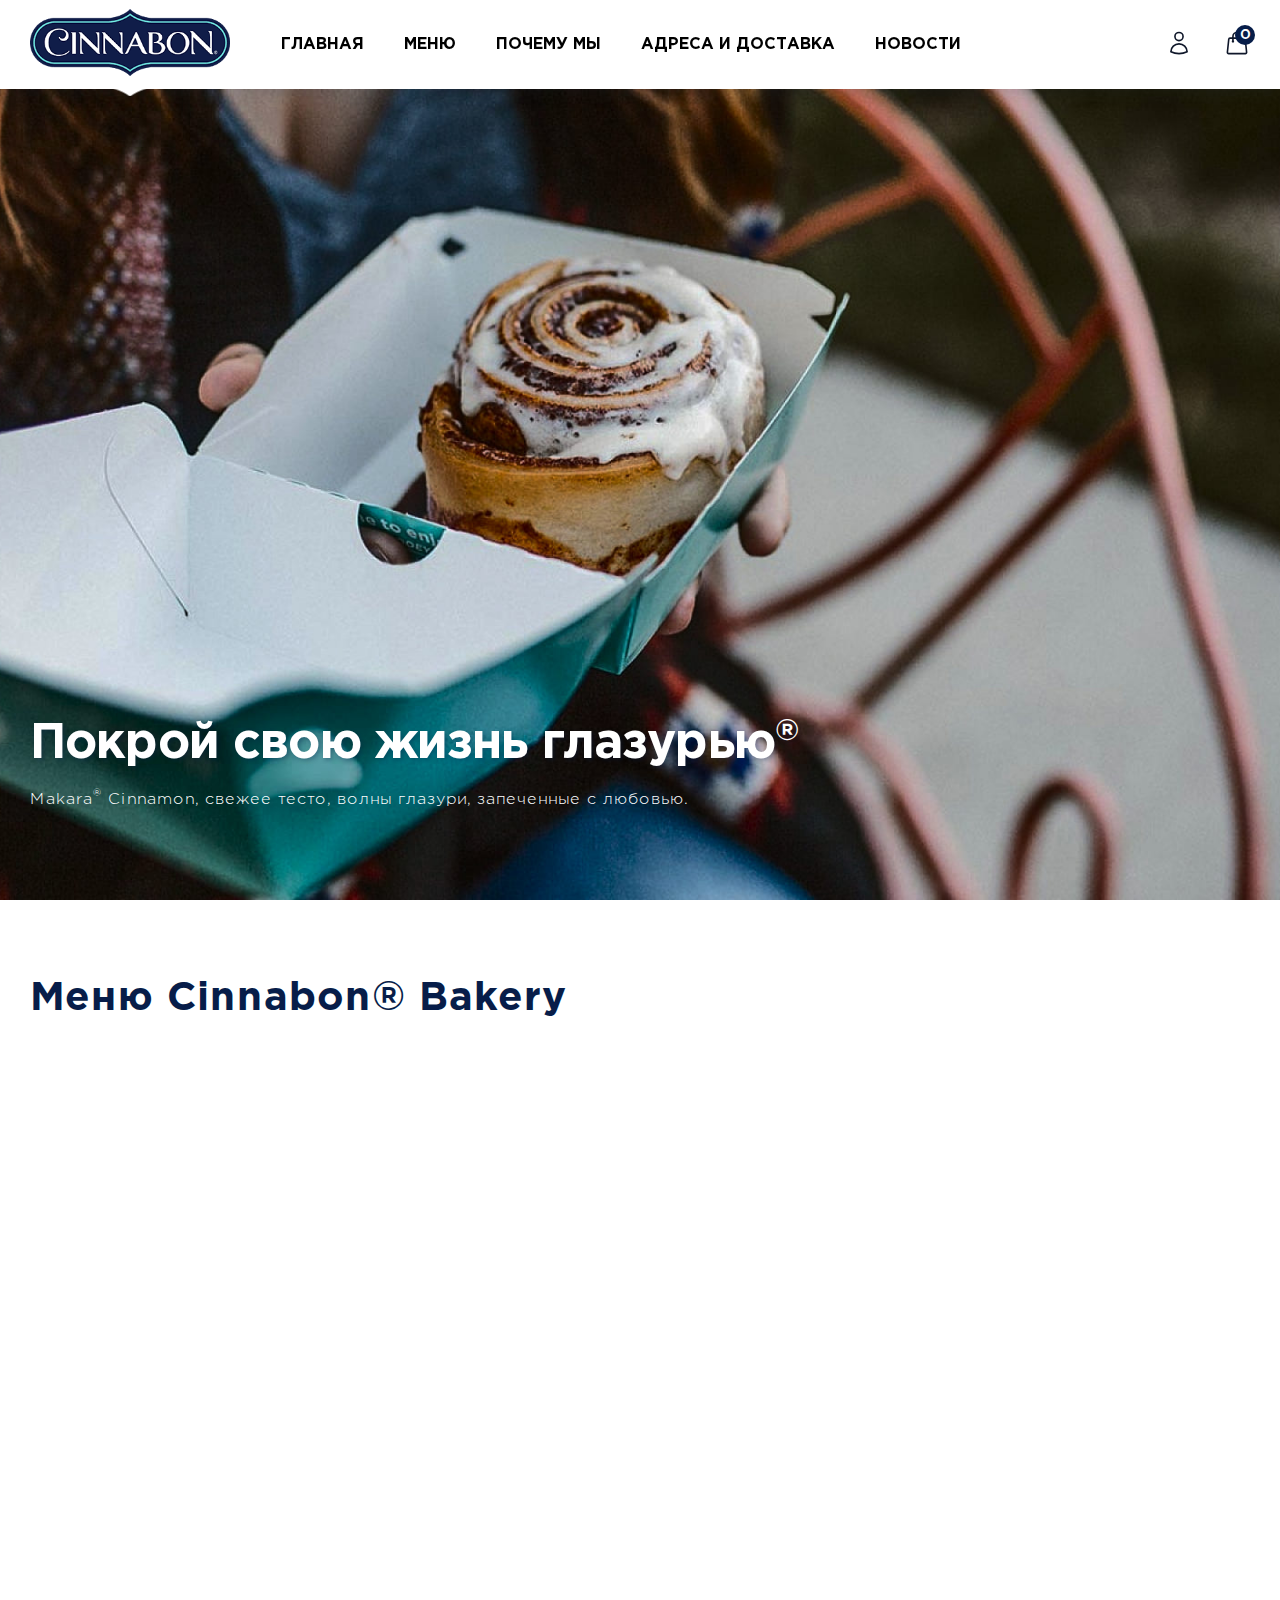
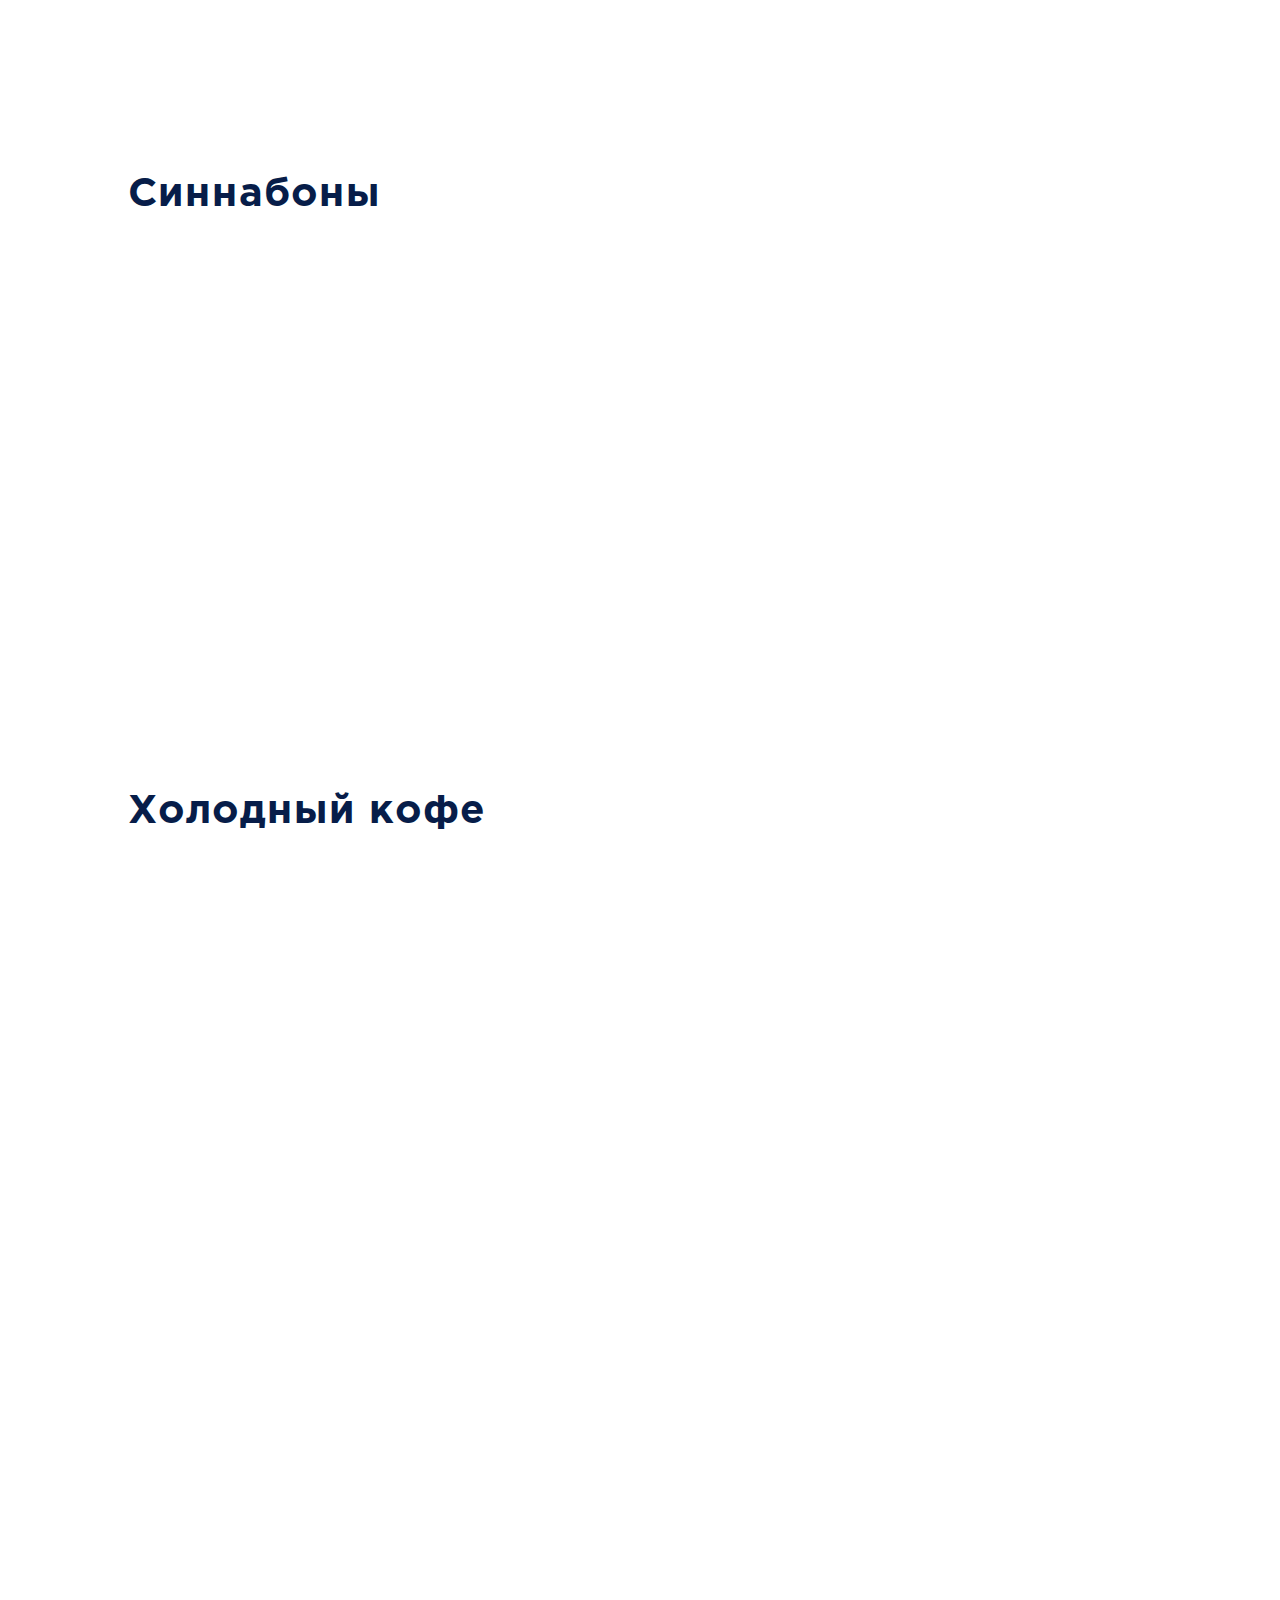
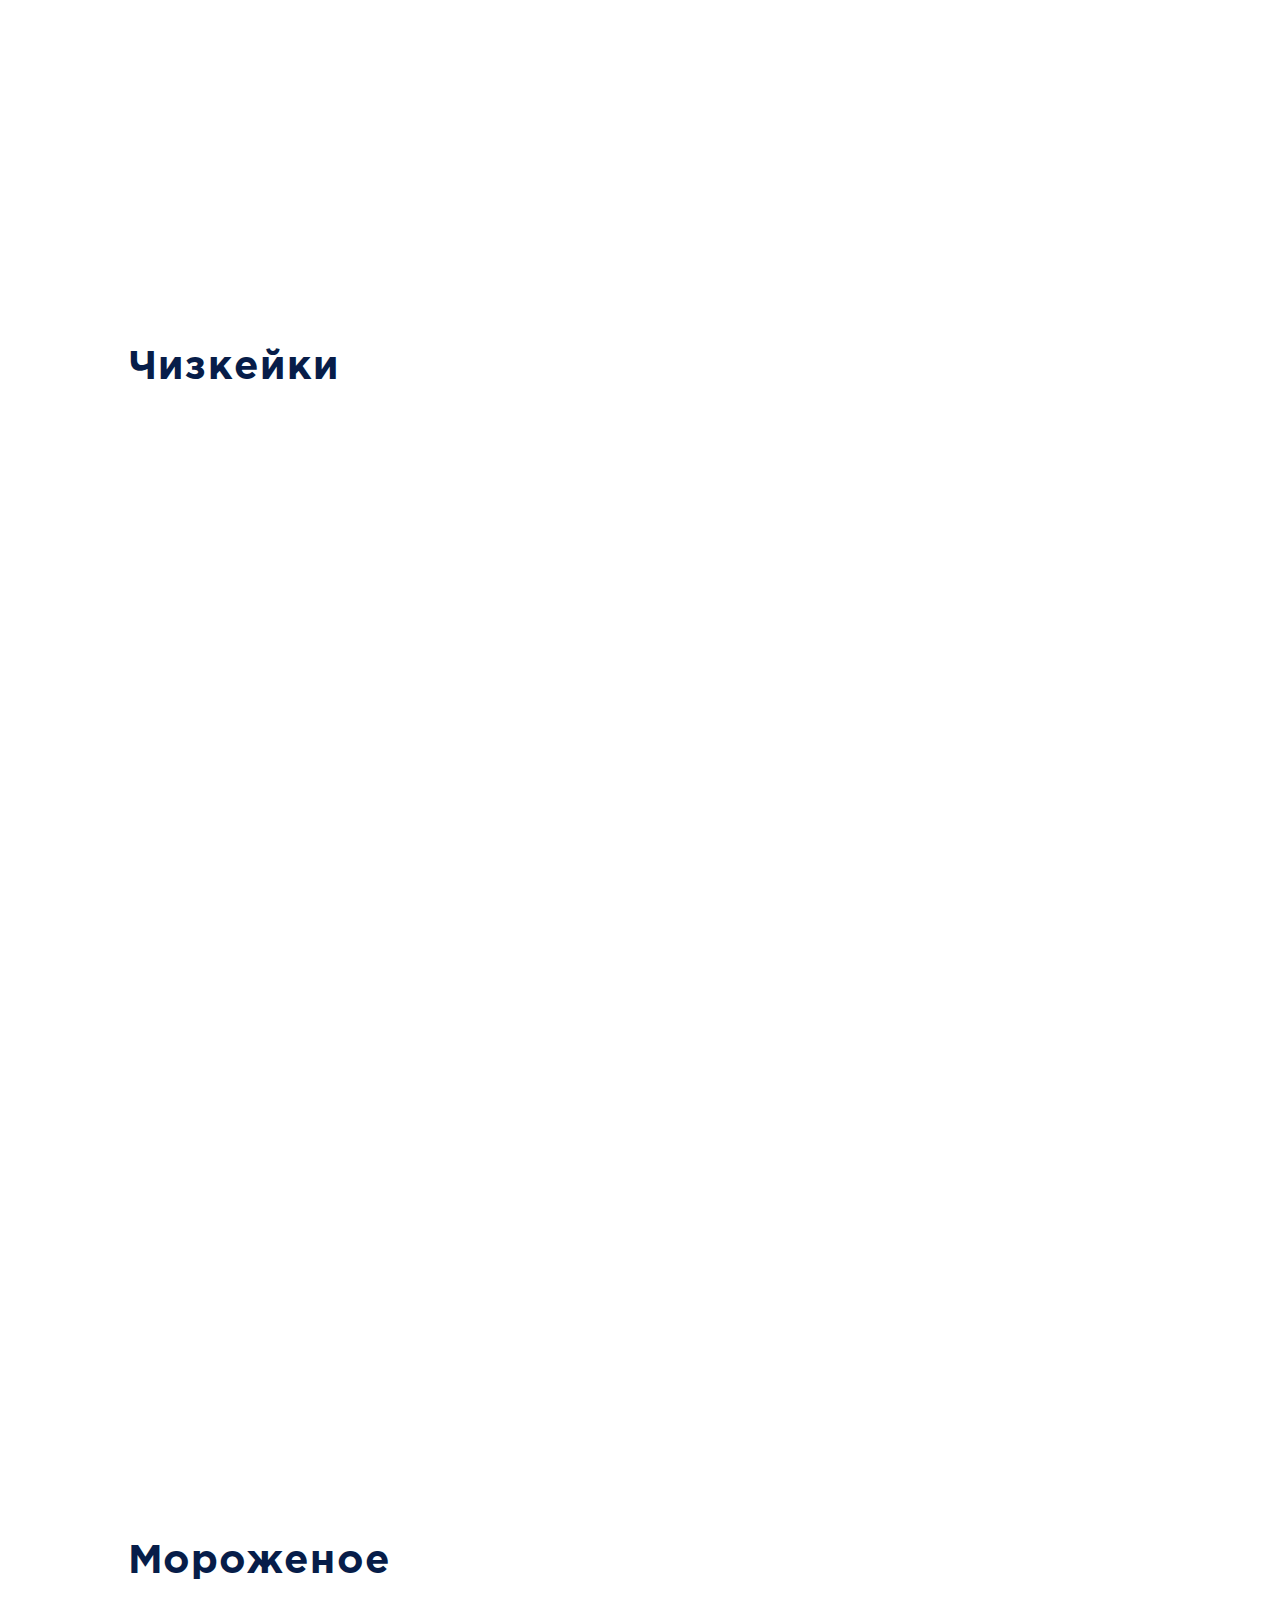
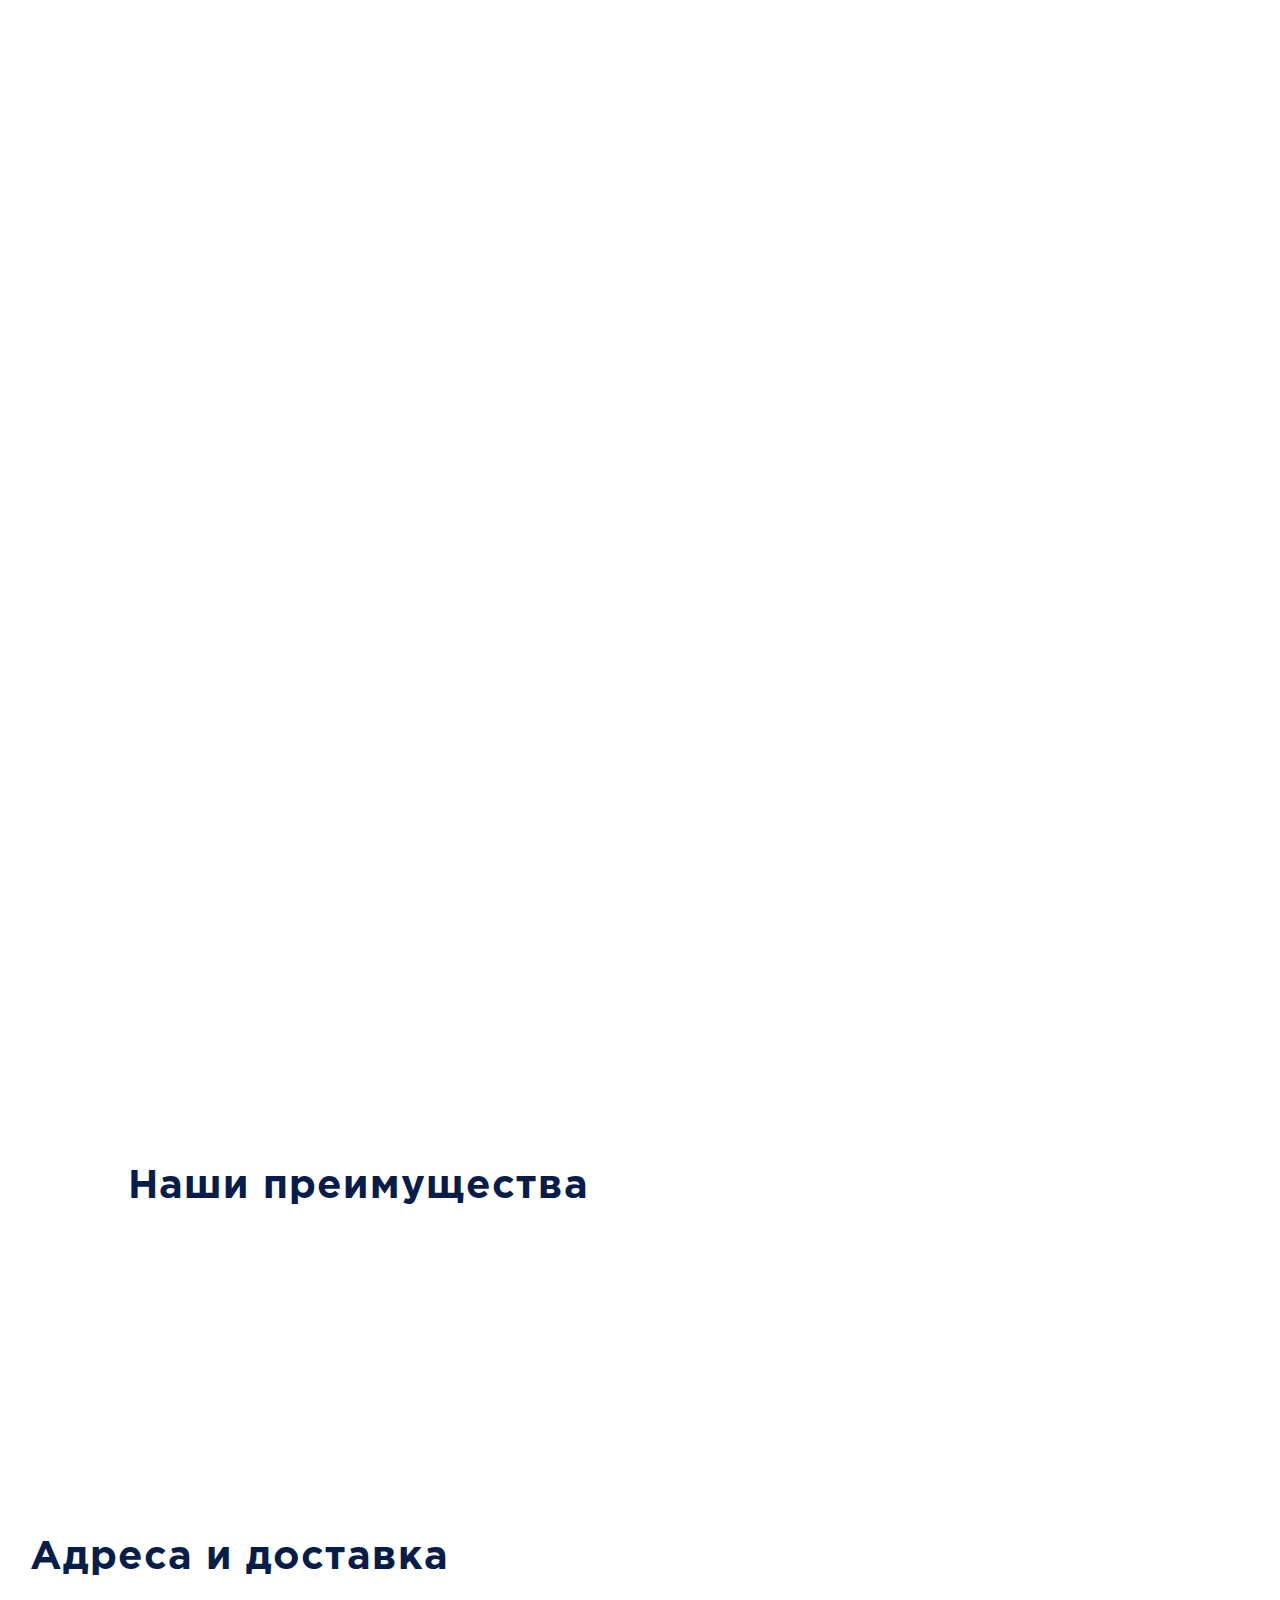
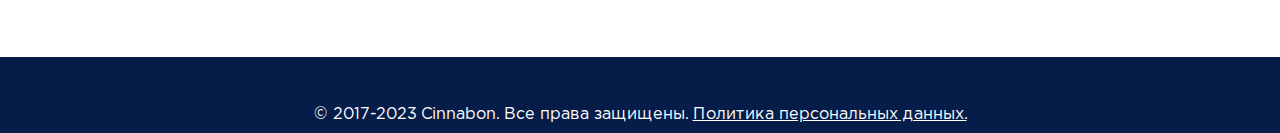
==== index.html @ dd5ff8e0 "burger" ====
<!DOCTYPE html>
<html lang="en">
<head>
    <meta charset="UTF-8">
    <title>Cinnabon</title>
    <link rel="stylesheet" href="scss/main.css">
    <meta name="viewport" content="width=device-width, initial-scale=1">
    <link rel="icon" href="img/free-icon-piece-of-cake-3658450.png" type="image/x-icon">
</head>
<body>
<div class="header-wrapper">
    <div class="container">
        <header class="header">
            <div class="cart cart_mobile">
                <div class="nav-icon icon-cart_mobile hide">
                    <svg width="26" height="26" viewBox="0 0 24 24" fill="none"
                         xmlns="http://www.w3.org/2000/svg">
                        <path d="M15.75 10.5V6C15.75 3.92893 14.0711 2.25 12 2.25C9.92893 2.25 8.25 3.92893 8.25 6V10.5M19.606 8.50723L20.8692 20.5072C20.9391 21.1715 20.4183 21.75 19.7504 21.75H4.24963C3.58172 21.75 3.06089 21.1715 3.13081 20.5072L4.39397 8.50723C4.45424 7.93466 4.93706 7.5 5.51279 7.5H18.4872C19.0629 7.5 19.5458 7.93466 19.606 8.50723ZM8.625 10.5C8.625 10.7071 8.4571 10.875 8.25 10.875C8.04289 10.875 7.875 10.7071 7.875 10.5C7.875 10.2929 8.04289 10.125 8.25 10.125C8.4571 10.125 8.625 10.2929 8.625 10.5ZM16.125 10.5C16.125 10.7071 15.9571 10.875 15.75 10.875C15.5429 10.875 15.375 10.7071 15.375 10.5C15.375 10.2929 15.5429 10.125 15.75 10.125C15.9571 10.125 16.125 10.2929 16.125 10.5Z"
                              stroke="#0F172A" stroke-width="1.5" stroke-linecap="round"
                              stroke-linejoin="round"/>
                    </svg>
                </div>
                <div class="icon-cart-number">
                    0
                </div>
            </div>
            <div class="logo">
                <a href="#">
                    <img class="logo__img" src="img/logo-blue-secondary-lrg.png" alt="">
                </a>
            </div>
            <div class="nav">
                <a class="nav__links link-1" data-goto=".page__section_1" href="#main">Главная</a>
                <a class="nav__links link-2" data-goto=".page__section_2" href="#menu">Меню</a>
                <a class="nav__links link-3" data-goto=".page__section_3" href="#advantages">Почему мы</a>
                <a class="nav__links link-4" data-goto=".page__section_4" href="#delivery">Адреса и доставка</a>
                <a class="nav__links link-5" href="#section-5">Новости</a>
            </div>
            <div class="nav-icons">
                <div class="nav-icon icon-profile">
                    <svg width="26" height="26" viewBox="0 0 24 24" fill="none"
                         xmlns="http://www.w3.org/2000/svg">
                        <path d="M15.75 6C15.75 8.07107 14.0711 9.75 12 9.75C9.92896 9.75 8.25002 8.07107 8.25002 6C8.25002 3.92893 9.92896 2.25 12 2.25C14.0711 2.25 15.75 3.92893 15.75 6Z"
                              stroke="#0F172A" stroke-width="1.5" stroke-linecap="round"
                              stroke-linejoin="round"/>
                        <path d="M4.50116 20.1182C4.57146 16.0369 7.9019 12.75 12 12.75C16.0983 12.75 19.4287 16.0371 19.4989 20.1185C17.2161 21.166 14.6764 21.75 12.0003 21.75C9.32402 21.75 6.78412 21.1659 4.50116 20.1182Z"
                              stroke="#0F172A" stroke-width="1.5" stroke-linecap="round"
                              stroke-linejoin="round"/>
                    </svg>
                </div>
                <div class="cart">
                    <div class="nav-icon icon-cart">
                        <svg width="26" height="26" viewBox="0 0 24 24" fill="none"
                             xmlns="http://www.w3.org/2000/svg">
                            <path d="M15.75 10.5V6C15.75 3.92893 14.0711 2.25 12 2.25C9.92893 2.25 8.25 3.92893 8.25 6V10.5M19.606 8.50723L20.8692 20.5072C20.9391 21.1715 20.4183 21.75 19.7504 21.75H4.24963C3.58172 21.75 3.06089 21.1715 3.13081 20.5072L4.39397 8.50723C4.45424 7.93466 4.93706 7.5 5.51279 7.5H18.4872C19.0629 7.5 19.5458 7.93466 19.606 8.50723ZM8.625 10.5C8.625 10.7071 8.4571 10.875 8.25 10.875C8.04289 10.875 7.875 10.7071 7.875 10.5C7.875 10.2929 8.04289 10.125 8.25 10.125C8.4571 10.125 8.625 10.2929 8.625 10.5ZM16.125 10.5C16.125 10.7071 15.9571 10.875 15.75 10.875C15.5429 10.875 15.375 10.7071 15.375 10.5C15.375 10.2929 15.5429 10.125 15.75 10.125C15.9571 10.125 16.125 10.2929 16.125 10.5Z"
                                  stroke="#0F172A" stroke-width="1.5" stroke-linecap="round"
                                  stroke-linejoin="round"/>
                        </svg>
                    </div>
                    <div class="icon-cart-number">
                        0
                    </div>
                </div>
            </div>
            <!--            Бургер кнопка-->
            <div class="menu-btn hide">
                <span></span>
                <span></span>
                <span></span>
            </div>
        </header>
    </div>
</div>
<main>
    <section class="banner-section page__section_1" id="main">
        <div class="container">
            <div class="show-element_left banner__text">
                <h1 class="banner__h1">
                    Покрой свою жизнь глазурью<sup>®</sup>
                </h1>
                <span class="banner__span">Makara<sup>®</sup> Cinnamon, свежее тесто, волны глазури, запеченные с любовью.</span>
            </div>
        </div>
    </section>
    <section class="menu-section page__section_2" id="menu">
        <div class="container">
            <h1 class="h1">Меню Cinnabon® Bakery</h1>
            <div class="menu-section__cards">
                <a href="#section-cinnabon" data-goto=".menu__section_1"
                   class="show-element menu-section__card menu__card-1 card_active">
                    <p class="menu-section__text active">Синнабон</p>
                </a>
                <a href="#section-coffee" data-goto=".menu__section_2"
                   class="show-element menu-section__card menu__card-2">
                    <p class="menu-section__text">Холодный кофе</p>
                </a>
                <a href="#section-cheese" data-goto=".menu__section_3"
                   class="show-element menu-section__card menu__card-3">
                    <p class="menu-section__text">Чизкейк</p>
                </a>
                <a href="#section-ice" data-goto=".menu__section_4"
                   class="show-element menu-section__card menu__card-4">
                    <p class="menu-section__text">Мороженое</p>
                </a>
            </div>
        </div>
    </section>

    <section class="menu">
        <div class="container-sm">
            <section class="food-section menu__section_1" id="section-cinnabon">
                <h1 class="h1">Синнабоны</h1>
                <div class="menu-grid">
                    <div class="show-element food-card">
                        <div class="food-card__img-wrapper">
                            <img class="food-card-img" src="img/foodcard/classic.jpeg" alt="">
                        </div>
                        <div class="food-card__content">
                            <div class="food-card__title">
                                <p class="food-card__name">Классический синнабон</p>
                                <p class="food-card__weight">250 гр.</p>
                            </div>
                            <div class="food-card__info">
                                Классическая булочка, покрытая глазурью, в начинку которой входит ароматная корица
                                Макара высшего качества.
                            </div>
                            <div class="food-card__offer">
                                <p class="food-card__cost">325 ₽</p>
                                <button class="food-card__btn">
                                    В корзину
                                </button>
                            </div>
                        </div>
                    </div>
                    <div class="show-element food-card">
                        <div class="food-card__img-wrapper">
                            <img src="img/foodcard/peka.jpeg" alt="">
                        </div>
                        <div class="food-card__content">
                            <div class="food-card__title">
                                <p class="food-card__name">Пеканбон</p>
                                <p class="food-card__weight">250 гр.</p>
                            </div>
                            <div class="food-card__info">
                                Роллы с шоколадом, покрытые глазурью с шоколадным топингом. Не содержит корицы
                            </div>
                            <div class="food-card__offer">
                                <p class="food-card__cost">325 ₽</p>
                                <button class="food-card__btn">
                                    В корзину
                                </button>
                            </div>
                        </div>
                    </div>
                    <div class="show-element food-card">
                        <div class="food-card__img-wrapper">
                            <img src="img/cinnabones/cin3.jpg" alt="">
                        </div>
                        <div class="food-card__content">
                            <div class="food-card__title">
                                <p class="food-card__name">Шокобон</p>
                                <p class="food-card__weight">250 гр.</p>
                            </div>
                            <div class="food-card__info">
                                Роллы с ароматной корицей Макара, обильно политые двумя видами карамели и посыпанные
                                поджаренными орехами Пекан
                            </div>
                            <div class="food-card__offer">
                                <p class="food-card__cost">325 ₽</p>
                                <button class="food-card__btn">
                                    В корзину
                                </button>
                            </div>
                        </div>
                    </div>
                </div>
            </section>
            <section class="food-section menu__section_2" id="section-coffee">
                <h1 class="h1">Холодный кофе</h1>
                <div class="menu-grid">
                    <div class="show-element food-card">
                        <div class="food-card__img-wrapper">
                            <img src="img/foodcard/frapp.jpeg" alt="">
                        </div>
                        <div class="food-card__content">
                            <div class="food-card__title">
                                <p class="food-card__name">Фраппе</p>
                                <p class="food-card__weight">250 мл.</p>
                            </div>
                            <div class="food-card__info">
                                Напиток на основе эспрессо с пенкой, с добавлением молока, взбитый со льдом.
                            </div>
                            <div class="food-card__offer">
                                <p class="food-card__cost">325 ₽</p>
                                <button class="food-card__btn">
                                    В корзину
                                </button>
                            </div>
                        </div>
                    </div>
                    <div class="show-element food-card">
                        <div class="food-card__img-wrapper">
                            <img src="img/foodcard/frappu.jpeg" alt="">
                        </div>
                        <div class="food-card__content">
                            <div class="food-card__title">
                                <p class="food-card__name">Фраппучино</p>
                                <p class="food-card__weight">250 гр.</p>
                            </div>
                            <div class="food-card__info">
                                Напиток из кофе, молока, сиропа и колотого льда, взбитый до образования пены и
                                украшенный взбитыми сливками.
                            </div>
                            <div class="food-card__offer">
                                <p class="food-card__cost">325 ₽</p>
                                <button class="food-card__btn">
                                    В корзину
                                </button>
                            </div>
                        </div>
                    </div>
                    <div class="show-element food-card">
                        <div class="food-card__img-wrapper">
                            <img src="img/foodcard/raf.jpeg" alt="">
                        </div>
                        <div class="food-card__content">
                            <div class="food-card__title">
                                <p class="food-card__name">Раф</p>
                                <p class="food-card__weight">250 гр.</p>
                            </div>
                            <div class="food-card__info">
                                Взбитая в капучинаторе смесь из чёрного кофе и сливок, приправленная ванильным сахаром.
                            </div>
                            <div class="food-card__offer">
                                <p class="food-card__cost">325 ₽</p>
                                <button class="food-card__btn">
                                    В корзину
                                </button>
                            </div>
                        </div>
                    </div>
                    <div class="show-element food-card">
                        <div class="food-card__img-wrapper">
                            <img src="img/foodcard/cold.jpeg" alt="">
                        </div>
                        <div class="food-card__content">
                            <div class="food-card__title">
                                <p class="food-card__name">Холодный капучино</p>
                                <p class="food-card__weight">250 гр.</p>
                            </div>
                            <div class="food-card__info">
                                Итальянский кофейный напиток, сделанный на основе эспрессо. Он обладает мягким вкусом с
                                легкой кофейной горчинкой.
                            </div>
                            <div class="food-card__offer">
                                <p class="food-card__cost">325 ₽</p>
                                <button class="food-card__btn">
                                    В корзину
                                </button>
                            </div>
                        </div>
                    </div>
                    <div class="show-element food-card">
                        <div class="food-card__img-wrapper">
                            <img src="img/foodcard/oleng.jpeg" alt="">
                        </div>
                        <div class="food-card__content">
                            <div class="food-card__title">
                                <p class="food-card__name">Ольенг</p>
                                <p class="food-card__weight">250 гр.</p>
                            </div>
                            <div class="food-card__info">
                                Традиционный тайский кофе, со сгущенкой и сливками, подаётся в высоких прозрачных
                                стаканах. Не перемешивать.
                            </div>
                            <div class="food-card__offer">
                                <p class="food-card__cost">325 ₽</p>
                                <button class="food-card__btn">
                                    В корзину
                                </button>
                            </div>
                        </div>
                    </div>
                    <div class="show-element food-card">
                        <div class="food-card__img-wrapper">
                            <img src="img/foodcard/smooth.jpeg" alt="">
                        </div>
                        <div class="food-card__content">
                            <div class="food-card__title">
                                <p class="food-card__name">Кофейный смузи</p>
                                <p class="food-card__weight">250 гр.</p>
                            </div>
                            <div class="food-card__info">
                                Сочетает в себе кофе и фрукты (обычно бананы или ягоды) с добавлением молока или йогурта
                                и льда.
                            </div>
                            <div class="food-card__offer">
                                <p class="food-card__cost">325 ₽</p>
                                <button class="food-card__btn">
                                    В корзину
                                </button>
                            </div>
                        </div>
                    </div>
                </div>
            </section>
            <section class="food-section menu__section_3" id="section-cheese">
                <h1 class="h1">Чизкейки</h1>
                <div class="menu-grid">
                    <div class="show-element food-card">
                        <div class="food-card__img-wrapper">
                            <img src="img/foodcard/fila.jpeg" alt="">
                        </div>
                        <div class="food-card__content">
                            <div class="food-card__title">
                                <p class="food-card__name">Филадельфия</p>
                                <p class="food-card__weight">250 мл.</p>
                            </div>
                            <div class="food-card__info">
                                Десерт, в основе которого лежит крем-чиз, подающийся на тонком слое печенья и
                                дополняемый различными топингами или ягодами.
                            </div>
                            <div class="food-card__offer">
                                <p class="food-card__cost">325 ₽</p>
                                <button class="food-card__btn">
                                    В корзину
                                </button>
                            </div>
                        </div>
                    </div>
                    <div class="show-element food-card">
                        <div class="food-card__img-wrapper">
                            <img src="img/foodcard/rik.jpeg" alt="">
                        </div>
                        <div class="food-card__content">
                            <div class="food-card__title">
                                <p class="food-card__name">С рикоттой</p>
                                <p class="food-card__weight">250 гр.</p>
                            </div>
                            <div class="food-card__info">
                                Нежный десерт, который готовится на основе сыра рикотта, с хрустящим бисквитным
                                основанием и добавлением топинга.
                            </div>
                            <div class="food-card__offer">
                                <p class="food-card__cost">325 ₽</p>
                                <button class="food-card__btn">
                                    В корзину
                                </button>
                            </div>
                        </div>
                    </div>
                    <div class="show-element food-card">
                        <div class="food-card__img-wrapper">
                            <img src="img/foodcard/japan.jpeg" alt="">
                        </div>
                        <div class="food-card__content">
                            <div class="food-card__title">
                                <p class="food-card__name">Японский хлопковый</p>
                                <p class="food-card__weight">250 гр.</p>
                            </div>
                            <div class="food-card__info">
                                Пушистый десерт с уникальной консистенцией, в составе которого лежат воздушные
                                ингредиенты, такие как сливочный сыр, сливки и крахмал.
                            </div>
                            <div class="food-card__offer">
                                <p class="food-card__cost">325 ₽</p>
                                <button class="food-card__btn">
                                    В корзину
                                </button>
                            </div>
                        </div>
                    </div>
                    <div class="show-element food-card">
                        <div class="food-card__img-wrapper">
                            <img src="img/foodcard/chika.jpeg" alt="">
                        </div>
                        <div class="food-card__content">
                            <div class="food-card__title">
                                <p class="food-card__name">В чикагском стиле</p>
                                <p class="food-card__weight">250 гр.</p>
                            </div>
                            <div class="food-card__info">
                                Основой десерта является крошка из печенья, начинка состоит из крем-чиза, с
                                дополнительными ягодными или шоколадными прослойками.
                            </div>
                            <div class="food-card__offer">
                                <p class="food-card__cost">325 ₽</p>
                                <button class="food-card__btn">
                                    В корзину
                                </button>
                            </div>
                        </div>
                    </div>
                    <div class="show-element food-card">
                        <div class="food-card__img-wrapper">
                            <img src="img/foodcard/bakedCheez.jpeg" alt="">
                        </div>
                        <div class="food-card__content">
                            <div class="food-card__title">
                                <p class="food-card__name">Запеченный</p>
                                <p class="food-card__weight">250 гр.</p>
                            </div>
                            <div class="food-card__info">
                                Десертное блюдо, состоящее из тонкого песочного коржа, слоя кремового сыра и топинга на
                                выбор, который плавится и поджаривается в процессе запекания.
                            </div>
                            <div class="food-card__offer">
                                <p class="food-card__cost">325 ₽</p>
                                <button class="food-card__btn">
                                    В корзину
                                </button>
                            </div>
                        </div>
                    </div>
                    <div class="show-element food-card">
                        <div class="food-card__img-wrapper">
                            <img src="img/foodcard/sweden.jpeg" alt="">
                        </div>
                        <div class="food-card__content">
                            <div class="food-card__title">
                                <p class="food-card__name">Шведский</p>
                                <p class="food-card__weight">250 гр.</p>
                            </div>
                            <div class="food-card__info">
                                Десерт на основе творога с добавлением изюма. Подаётся с вареньем или сливками.
                            </div>
                            <div class="food-card__offer">
                                <p class="food-card__cost">325 ₽</p>
                                <button class="food-card__btn">
                                    В корзину
                                </button>
                            </div>
                        </div>
                    </div>
                </div>
            </section>
            <section class="food-section menu__section_4" id="section-ice">
                <h1 class="h1">Мороженое</h1>
                <div class="menu-grid">
                    <div class="show-element food-card">
                        <div class="food-card__img-wrapper">
                            <img src="img/foodcard/vanille.jpeg" alt="">
                        </div>
                        <div class="food-card__content">
                            <div class="food-card__title">
                                <p class="food-card__name">Ванильное</p>
                                <p class="food-card__weight">250 гр.</p>
                            </div>
                            <div class="food-card__info">
                                Кремовое десертное лакомство с натуральным ванильным ароматом. Готовится из
                                свежего молока, сливок, сахара и семян ванили.
                            </div>
                            <div class="food-card__offer">
                                <p class="food-card__cost">325 ₽</p>
                                <button class="food-card__btn">
                                    В корзину
                                </button>
                            </div>
                        </div>
                    </div>
                    <div class="show-element food-card">
                        <div class="food-card__img-wrapper">
                            <img src="img/foodcard/chokoIce.jpeg" alt="">
                        </div>
                        <div class="food-card__content">
                            <div class="food-card__title">
                                <p class="food-card__name">Шоколадное</p>
                                <p class="food-card__weight">250 гр.</p>
                            </div>
                            <div class="food-card__info">
                                Лакомство, которое приносит истинное наслаждение любителям
                                шоколада. Отличается насыщенным вкусом горького или молочного шоколада, который
                                приятно тает на языке.
                            </div>
                            <div class="food-card__offer">
                                <p class="food-card__cost">325 ₽</p>
                                <button class="food-card__btn">
                                    В корзину
                                </button>
                            </div>
                        </div>
                    </div>
                    <div class="show-element food-card">
                        <div class="food-card__img-wrapper">
                            <img src="img/foodcard/coffeIce.jpeg" alt="">
                        </div>
                        <div class="food-card__content">
                            <div class="food-card__title">
                                <p class="food-card__name">Кофейное</p>
                                <p class="food-card__weight">250 гр.</p>
                            </div>
                            <div class="food-card__info">
                                Десерт, приготовленный на основе кофе и молока. Он обладает нежным и кремовым вкусом
                                кофе, сочетающимся с прохладной и мягкой текстурой мороженого.
                            </div>
                            <div class="food-card__offer">
                                <p class="food-card__cost">325 ₽</p>
                                <button class="food-card__btn">
                                    В корзину
                                </button>
                            </div>
                        </div>
                    </div>
                    <div class="show-element food-card">
                        <div class="food-card__img-wrapper">
                            <img src="img/foodcard/cherry.jpeg" alt="">
                        </div>
                        <div class="food-card__content">
                            <div class="food-card__title">
                                <p class="food-card__name">Вишневое</p>
                                <p class="food-card__weight">250 гр.</p>
                            </div>
                            <div class="food-card__info">
                                Десертная леденцовая красота, приготовленная на основе натуральных вишневых ягод.
                            </div>
                            <div class="food-card__offer">
                                <p class="food-card__cost">325 ₽</p>
                                <button class="food-card__btn">
                                    В корзину
                                </button>
                            </div>
                        </div>
                    </div>
                    <div class="show-element food-card">
                        <div class="food-card__img-wrapper">
                            <img src="img/foodcard/nut.jpeg" alt="">
                        </div>
                        <div class="food-card__content">
                            <div class="food-card__title">
                                <p class="food-card__name">Ореховое</p>
                                <p class="food-card__weight">250 гр.</p>
                            </div>
                            <div class="food-card__info">
                                Лакомство, которое приготавливают из свежих сливок с добавлением измельченных орехов.
                            </div>
                            <div class="food-card__offer">
                                <p class="food-card__cost">325 ₽</p>
                                <button class="food-card__btn">
                                    В корзину
                                </button>
                            </div>
                        </div>
                    </div>
                    <div class="show-element food-card">
                        <div class="food-card__img-wrapper">
                            <img src="img/foodcard/brulle.jpeg" alt="">
                        </div>
                        <div class="food-card__content">
                            <div class="food-card__title">
                                <p class="food-card__name">Крем-брюле</p>
                                <p class="food-card__weight">250 гр.</p>
                            </div>
                            <div class="food-card__info">
                                Представляет собой гладкое и кремовое мороженое со вкусом ванили, которое покрыто
                                хрустящей карамельной корочкой.
                            </div>
                            <div class="food-card__offer">
                                <p class="food-card__cost">325 ₽</p>
                                <button class="food-card__btn">
                                    В корзину
                                </button>
                            </div>
                        </div>
                    </div>
                </div>
            </section>
        </div>
    </section>

    <section class="tabs-section page__section_3" id="advantages">
        <div class="container-sm">
            <h1 class="h1">Наши преимущества</h1>
            <div class="show-element tabs">
                <div class="tabs__head">
                    <button class="tabs__tab-btn active-tab" data-tab="condition">Эксклюзивная и свежая выпечка</button>
                    <button class="tabs__tab-btn" data-tab="fresh">Уютная атмосфера</button>
                    <button class="tabs__tab-btn" data-tab="mood">Специальные предложения</button>
                </div>
                <div class="tabs__content">
                    <div class="tabs__item condition active-tab">
                        <div class="tabs__icon-wrap">
                            <img class="tabs__icon" src="img/cinnabones/free-icon-dessert-1691759.png" alt="">
                        </div>
                        <p>
                            Мы гордимся
                            разнообразием нашей выпечки, которую мы приготавливаем ежедневно, используя только
                            самые<strong>
                            свежие</strong>
                            и <strong>качественные</strong> ингредиенты. У нас вы найдете широкий выбор красочных
                            синнабонов, чизкейков,
                            мороженого и
                            кофе, которые отличаются не только вкусом, но и художественным оформлением.
                            Каждая наша выпечка и напиток <strong>уникальны</strong> и удовлетворят даже самых
                            изысканных гурманов.
                        </p>
                    </div>
                    <div class="tabs__item fresh">
                        <div class="tabs__icon-wrap">
                            <img class="tabs__icon" src="img/cinnabones/free-icon-armchair-120144.png" alt="">
                        </div>
                        <p>
                            Мы стремимся создать
                            <strong>комфортную</strong> и <strong>дружелюбную</strong> обстановку для наших посетителей.
                            Каждая наша
                            кондитерская
                            оформлена в
                            приятных теплых тонах с уютными столиками и мягкими креслами, чтобы вы могли <strong>расслабиться</strong>
                            и
                            насладиться вкусом наших сладостей. Наша команда профессионалов всегда готова предложить вам
                            консультацию при выборе между нашими <strong>изумительными</strong> десертами.
                        </p>
                    </div>
                    <div class="tabs__item mood">
                        <div class="tabs__icon-wrap">
                            <img class="tabs__icon" src="img/cinnabones/free-icon-discount-3757779.png" alt="">
                        </div>
                        <p>
                            Мы постоянно рады <strong>удивлять</strong> наших
                            клиентов различными специальными предложениями и акциями. Здесь у вас всегда есть
                            возможность
                            <strong>сэкономить</strong>, получить подарки или просто попробовать что-то новое и
                            интересное. Мы также
                            предлагаем индивидуальное изготовление тортов и пирожных для особых событий, чтобы помочь
                            вам
                            создать <strong>незабываемые</strong> моменты.
                        </p>
                    </div>
                </div>
            </div>
        </div>
    </section>
    <section class="address-section page__section_4" id="delivery">
        <div class="container">
            <h1 class="h1">Адреса и доставка</h1>
            <script type="text/javascript" charset="utf-8" async
                    src="https://api-maps.yandex.ru/services/constructor/1.0/js/?um=constructor%3A7e7b4787e4a997a2f78178716323ecc6a44af7e3bcb349c03d2589dfb5a2f4b7&amp;width=100%25&amp;height=651&amp;lang=ru_RU&amp;scroll=true"></script>
        </div>
    </section>

</main>
<section class="footer">
    <div class="container">
        <div class="footer__content">
            © 2017-2023 Cinnabon. Все права защищены. <a href="#"><u>Политика персональных данных.</u></a>
        </div>
    </div>
</section>


<!--alert (Успешно добавлено)-->
<div class="cart-notification opacity">
    Успешно добавлено!
</div>
<!--Модальное окно-->
<div class="modal-profile">
    <div class="modal__text">
        <h2>Вход и регистрация</h2>
        <p>Чтобы войти или зарегистрироваться, введите номер телефона и участвуйте в программе лояльности.</p>
    </div>
    <div class="modal__interaction">
        <input type="number" class="modal__phone" id="modal__phone" placeholder="+7 (123) 456-78-90">
        <label for="modal__phone" class="modal__phone-label">
            <button class="modal__phone-btn">
                Получить смс-код
            </button>
        </label>
    </div>
    <div class="modal_close">
        <svg width="20" height="20" viewBox="0 0 20 20" fill="none" xmlns="http://www.w3.org/2000/svg">
            <path d="M6.28033 5.21967C5.98744 4.92678 5.51256 4.92678 5.21967 5.21967C4.92678 5.51256 4.92678 5.98744 5.21967 6.28033L8.93934 10L5.21967 13.7197C4.92678 14.0126 4.92678 14.4874 5.21967 14.7803C5.51256 15.0732 5.98744 15.0732 6.28033 14.7803L10 11.0607L13.7197 14.7803C14.0126 15.0732 14.4874 15.0732 14.7803 14.7803C15.0732 14.4874 15.0732 14.0126 14.7803 13.7197L11.0607 10L14.7803 6.28033C15.0732 5.98744 15.0732 5.51256 14.7803 5.21967C14.4874 4.92678 14.0126 4.92678 13.7197 5.21967L10 8.93934L6.28033 5.21967Z"
                  fill="#0F172A"/>
        </svg>
    </div>
</div>
<!--            Бургер меню-->

<div class="burger-menu">
    <div class="burger__wrapper">
        <div class="burger-menu__nav">
            <a class="nav__links link-1" data-goto=".page__section_1" href="#main">Главная</a>
            <a class="nav__links link-2" data-goto=".page__section_2" href="#menu">Меню</a>
            <a class="nav__links link-3" data-goto=".page__section_3" href="#advantages">Почему мы</a>
            <a class="nav__links link-4" data-goto=".page__section_4" href="#delivery">Адреса и доставка</a>
            <a class="nav__links link-5" data-goto=".page__section5" href="#section-5">Контакты</a>
        </div>
        <div class="links-icons">
            <a href="#">
                <svg fill="#ffffff" width="64px" height="64px" viewBox="0 0 20 20"
                     xmlns="http://www.w3.org/2000/svg">
                    <g id="SVGRepo_bgCarrier" stroke-width="0"></g>
                    <g id="SVGRepo_tracerCarrier" stroke-linecap="round" stroke-linejoin="round"></g>
                    <g id="SVGRepo_iconCarrier">
                        <path d="M10 .4C4.698.4.4 4.698.4 10s4.298 9.6 9.6 9.6 9.6-4.298 9.6-9.6S15.302.4 10 .4zm3.692 10.831s.849.838 1.058 1.227c.006.008.009.016.011.02.085.143.105.254.063.337-.07.138-.31.206-.392.212h-1.5c-.104 0-.322-.027-.586-.209-.203-.142-.403-.375-.598-.602-.291-.338-.543-.63-.797-.63a.305.305 0 0 0-.095.015c-.192.062-.438.336-.438 1.066 0 .228-.18.359-.307.359h-.687c-.234 0-1.453-.082-2.533-1.221-1.322-1.395-2.512-4.193-2.522-4.219-.075-.181.08-.278.249-.278h1.515c.202 0 .268.123.314.232.054.127.252.632.577 1.2.527.926.85 1.302 1.109 1.302a.3.3 0 0 0 .139-.036c.338-.188.275-1.393.26-1.643 0-.047-.001-.539-.174-.775-.124-.171-.335-.236-.463-.26a.55.55 0 0 1 .199-.169c.232-.116.65-.133 1.065-.133h.231c.45.006.566.035.729.076.33.079.337.292.308 1.021-.009.207-.018.441-.018.717 0 .06-.003.124-.003.192-.01.371-.022.792.24.965a.216.216 0 0 0 .114.033c.091 0 .365 0 1.107-1.273a9.718 9.718 0 0 0 .595-1.274c.015-.026.059-.106.111-.137a.266.266 0 0 1 .124-.029h1.781c.194 0 .327.029.352.104.044.119-.008.482-.821 1.583l-.363.479c-.737.966-.737 1.015.046 1.748z"></path>
                    </g>
                </svg>
            </a>
            <a href="#">
                <svg fill="#ffffff" width="64px" height="64px" viewBox="0 0 32 32" version="1.1"
                     xmlns="http://www.w3.org/2000/svg">
                    <g id="SVGRepo_bgCarrier" stroke-width="0"></g>
                    <g id="SVGRepo_tracerCarrier" stroke-linecap="round" stroke-linejoin="round"></g>
                    <g id="SVGRepo_iconCarrier"><title>telegram</title>
                        <path d="M22.122 10.040c0.006-0 0.014-0 0.022-0 0.209 0 0.403 0.065 0.562 0.177l-0.003-0.002c0.116 0.101 0.194 0.243 0.213 0.403l0 0.003c0.020 0.122 0.031 0.262 0.031 0.405 0 0.065-0.002 0.129-0.007 0.193l0-0.009c-0.225 2.369-1.201 8.114-1.697 10.766-0.21 1.123-0.623 1.499-1.023 1.535-0.869 0.081-1.529-0.574-2.371-1.126-1.318-0.865-2.063-1.403-3.342-2.246-1.479-0.973-0.52-1.51 0.322-2.384 0.221-0.23 4.052-3.715 4.127-4.031 0.004-0.019 0.006-0.040 0.006-0.062 0-0.078-0.029-0.149-0.076-0.203l0 0c-0.052-0.034-0.117-0.053-0.185-0.053-0.045 0-0.088 0.009-0.128 0.024l0.002-0.001q-0.198 0.045-6.316 4.174c-0.445 0.351-1.007 0.573-1.619 0.599l-0.006 0c-0.867-0.105-1.654-0.298-2.401-0.573l0.074 0.024c-0.938-0.306-1.683-0.467-1.619-0.985q0.051-0.404 1.114-0.827 6.548-2.853 8.733-3.761c1.607-0.853 3.47-1.555 5.429-2.010l0.157-0.031zM15.93 1.025c-8.302 0.020-15.025 6.755-15.025 15.060 0 8.317 6.742 15.060 15.060 15.060s15.060-6.742 15.060-15.060c0-8.305-6.723-15.040-15.023-15.060h-0.002q-0.035-0-0.070 0z"></path>
                    </g>
                </svg>
            </a>
            <a href="#">
                <svg fill="#ffffff" height="64px" width="64px" version="1.1" id="Layer_1"
                     xmlns="http://www.w3.org/2000/svg" xmlns:xlink="http://www.w3.org/1999/xlink"
                     viewBox="-143 145 512 512" xml:space="preserve"><g id="SVGRepo_bgCarrier" stroke-width="0"></g>
                    <g
                            id="SVGRepo_tracerCarrier" stroke-linecap="round" stroke-linejoin="round"></g>
                    <g
                            id="SVGRepo_iconCarrier"> <g> <path
                            d="M113,446c24.8,0,45.1-20.2,45.1-45.1c0-9.8-3.2-18.9-8.5-26.3c-8.2-11.3-21.5-18.8-36.5-18.8s-28.3,7.4-36.5,18.8 c-5.3,7.4-8.5,16.5-8.5,26.3C68,425.8,88.2,446,113,446z"></path>
                        <polygon
                                points="211.4,345.9 211.4,308.1 211.4,302.5 205.8,302.5 168,302.6 168.2,346 "></polygon>
                        <path d="M183,401c0,38.6-31.4,70-70,70c-38.6,0-70-31.4-70-70c0-9.3,1.9-18.2,5.2-26.3H10v104.8C10,493,21,504,34.5,504h157 c13.5,0,24.5-11,24.5-24.5V374.7h-38.2C181.2,382.8,183,391.7,183,401z"></path>
                        <path d="M113,145c-141.4,0-256,114.6-256,256s114.6,256,256,256s256-114.6,256-256S254.4,145,113,145z M241,374.7v104.8 c0,27.3-22.2,49.5-49.5,49.5h-157C7.2,529-15,506.8-15,479.5V374.7v-52.3c0-27.3,22.2-49.5,49.5-49.5h157 c27.3,0,49.5,22.2,49.5,49.5V374.7z"></path> </g> </g></svg>
            </a>
            <a href="#">
                <svg fill="#ffffff" height="64px" width="64px" version="1.1" id="Layer_1"
                     xmlns="http://www.w3.org/2000/svg" xmlns:xlink="http://www.w3.org/1999/xlink"
                     viewBox="-143 145 512 512" xml:space="preserve"><g id="SVGRepo_bgCarrier" stroke-width="0"></g>
                    <g
                            id="SVGRepo_tracerCarrier" stroke-linecap="round" stroke-linejoin="round"></g>
                    <g
                            id="SVGRepo_iconCarrier"> <g> <polygon
                            points="78.9,450.3 162.7,401.1 78.9,351.9 "></polygon>
                        <path d="M113,145c-141.4,0-256,114.6-256,256s114.6,256,256,256s256-114.6,256-256S254.4,145,113,145z M241,446.8L241,446.8 c0,44.1-44.1,44.1-44.1,44.1H29.1c-44.1,0-44.1-44.1-44.1-44.1v-91.5c0-44.1,44.1-44.1,44.1-44.1h167.8c44.1,0,44.1,44.1,44.1,44.1 V446.8z"></path> </g> </g></svg>
            </a>
        </div>
    </div>
</div>

<!--Лоадер-->
<div class="loader-wrapper">
    <div class="loader"></div>
</div>
<!--Подложка модального окна-->
<div class="modal-profile-overlay"></div>

<script src="js/index.js"></script>
</body>
</html>
---- scss/main.css ----
@import "../fonts/stylesheet.css";
.hide {
  display: none !important;
}

li {
  list-style-type: none;
}

.img-sm {
  max-width: 160px !important;
}

.card_active {
  flex: 3 !important;
}
@media (max-width: 500px) {
  .card_active {
    flex: none !important;
  }
}

.active {
  opacity: 1 !important;
  visibility: visible !important;
}

.opacity {
  opacity: 0 !important;
}

.body-overflow {
  overflow: hidden !important;
}

.tabs-order {
  order: 3;
  transition: 3s;
}

.show-element {
  transition: 0.7s;
}

.show-element_left {
  transition: 0.7s;
}

.section-hide_top {
  opacity: 0;
  transform: translateY(25px);
}

.section-hide_left {
  opacity: 0;
  transform: translateX(-75px);
}

.modal-profile-overlay {
  opacity: 0;
  visibility: hidden;
  display: block;
  position: fixed;
  top: 0;
  left: 0;
  width: 100%;
  height: 100%;
  background-color: rgba(0, 0, 0, 0.5);
  z-index: 10;
  transition: 0.3s all;
}

.modal-profile {
  opacity: 0;
  visibility: hidden;
  width: clamp(16.25rem, -3.75rem + 100vw, 31.25rem);
  position: fixed;
  top: 50%;
  display: flex;
  flex-direction: column;
  left: 50%;
  transform: translate(-50%, -50%) scale(0);
  z-index: 11;
  box-shadow: 0 3px 10px -0.5px rgba(0, 0, 0, 0.2);
  text-align: center;
  padding: 30px;
  border-radius: 3px;
  background-color: #fff;
  transition: 0.6s all;
}
.modal-profile h2 {
  font-weight: 400;
  font-size: 24px;
  align-self: start;
  text-align: start;
}
.modal-profile p {
  font-size: 16px;
  text-align: start;
  line-height: 1.25;
}
.modal-profile.active {
  transform: translate(-50%, -50%) scale(1);
}

.modal__text {
  display: flex;
  flex-direction: column;
  gap: 24px;
}

.modal__interaction {
  display: flex;
  flex-direction: column;
  gap: 24px;
  margin-top: 24px;
}

.modal__phone {
  width: 100%;
  height: 52px;
  padding: 0 16px;
  border: 1px solid #707783;
  border-radius: 5px;
  font-size: 16px;
}

.modal__phone-label {
  width: 100%;
}

.modal__phone-btn {
  width: 100%;
  background-color: #071d49;
  color: white;
  padding: 10px 0;
  text-transform: uppercase;
  height: 52px;
  border-radius: 5px;
  border: none;
  cursor: pointer;
}

.modal_close {
  cursor: pointer;
  position: absolute;
  top: 30px;
  right: 30px;
  transform: translate(50%, -50%);
  height: 20px;
}

.loader-wrapper {
  position: fixed;
  top: 0;
  left: 0;
  height: 100vh;
  width: 100vw;
  display: flex;
  align-items: center;
  justify-content: center;
  z-index: 1001;
  background-color: white;
  transition: 0.3s;
}

.loader {
  display: block;
  --height-of-loader: 4px;
  width: 130px;
  height: var(--height-of-loader);
  border-radius: 30px;
  background-color: rgba(0, 0, 0, 0.2);
  position: relative;
}

.loader::before {
  content: "";
  position: absolute;
  background: #071d49;
  top: 0;
  left: 0;
  width: 0;
  height: 100%;
  border-radius: 30px;
  animation: moving 1.5s ease-in-out infinite;
}

@keyframes moving {
  50% {
    width: 100%;
  }
  100% {
    width: 0;
    right: 0;
    left: unset;
  }
}
* {
  margin: 0;
  padding: 0;
  box-sizing: border-box;
  font-family: "Gotham Pro", sans-serif;
}

.arrow-down {
  transform: translateY(20%);
}

body {
  overflow-x: hidden;
}

section {
  transition: 0.7s;
}
section:not(:first-child, .food-section) {
  margin-top: 50px;
}
@media (max-width: 580px) {
  section:not(:first-child, .food-section) {
    margin-top: 30px;
  }
}

a {
  text-decoration: none;
  color: unset;
}

.container {
  max-width: 1400px;
  margin: 0 auto;
  padding: 0 30px;
}

.container-sm {
  max-width: 1085px;
  margin: 0 auto;
  padding: 0 30px;
}

.header-wrapper {
  top: 0;
  left: 0;
  background-color: white;
  z-index: 10;
  position: relative;
  width: 100%;
  box-shadow: 0 5px 18px -5px rgba(34, 60, 80, 0.2);
  transition: transform 0.5s;
}

.header {
  font-weight: bold;
  display: flex;
  align-items: center;
  height: 89px;
  gap: 4vw;
  justify-content: space-between;
}

.header.mobile {
  justify-content: space-between;
}

.logo {
  display: block;
  position: relative;
}

.logo__img {
  height: auto;
  width: auto;
  max-width: 200px;
}

.logo::after {
  content: "";
  display: block;
  height: 9px;
  width: 45px;
  background: url(../img/header-tip-white.png) transparent center center no-repeat;
  left: 50%;
  position: absolute;
  -ms-transform: translateX(-50%);
  transform: translateX(-50%);
  transition: all 0.35s linear;
  bottom: calc(-10px - 0.4rem);
}
@media (min-width: 320px) and (max-width: 980px) {
  .logo::after {
    bottom: calc(-10px - 0.8rem) !important;
  }
}

.nav {
  display: flex;
  text-transform: uppercase;
  gap: 2.5rem;
  font-size: 18px;
  align-items: center;
  text-align: center;
}

@media (max-width: 1441px) {
  .nav {
    font-size: 16px;
  }
}
.nav__links:hover {
  color: #071d49;
  transition: 0.3s ease;
}

.nav-icons {
  display: flex;
  margin-left: auto;
  gap: 2rem;
}

.nav-icon {
  cursor: pointer;
}

.icon-profile {
  transition: 0.2s;
}
.icon-profile:hover {
  scale: 1.1;
}

.cart {
  position: relative;
  transition: 0.2s;
}
.cart:hover {
  scale: 1.1;
}

.icon-cart-number {
  position: absolute;
  background-color: #071d49;
  width: 20px;
  height: 20px;
  border-radius: 50%;
  display: flex;
  justify-content: center;
  align-items: center;
  color: #fff;
  font-size: 15px;
  font-weight: 500;
  top: -5px;
  right: -5px;
}

.menu-btn {
  width: 20px;
  height: 20px;
  position: relative;
  z-index: 2;
  overflow: hidden;
  cursor: pointer;
}
.menu-btn span {
  width: 20px;
  height: 2px;
  position: absolute;
  top: 50%;
  left: 50%;
  transform: translate(-50%, -50%);
  background-color: maroon;
  transition: all 0.5s;
}
.menu-btn span:nth-of-type(2) {
  top: calc(50% - 5px);
}
.menu-btn span:nth-of-type(3) {
  top: calc(50% + 5px);
}

.burger-menu {
  overflow: auto;
  display: flex;
  position: fixed;
  top: 89px;
  left: 0;
  width: 100vw;
  height: 100%;
  background-color: rgb(16, 29, 73);
  transform: translateX(100%);
  z-index: 5 !important;
  transition: transform 0.5s;
  flex-direction: column;
}
.burger-menu li {
  list-style-type: none;
}
.burger-menu.active {
  transform: translateX(0px);
  z-index: 3 !important;
}

.burger-menu__nav {
  display: flex;
  flex-direction: column;
  align-items: center;
  text-transform: uppercase;
  color: white !important;
  margin-top: 10vh;
  text-align: center;
  gap: 1vh;
}

@media (max-width: 980px) {
  .burger-menu__nav .nav__links {
    font-weight: bold;
    width: 100%;
    padding: 20px;
    transition: 0.3s ease;
  }
  .burger-menu__nav .nav__links:hover {
    background-color: rgba(255, 255, 255, 0.2196078431);
  }
}

.links-icons {
  display: flex;
  justify-content: center;
  margin-top: 8vh;
  gap: 3vw;
}
.links-icons svg {
  max-width: 40px;
}

.menu-btn.active {
  z-index: 4;
}
.menu-btn.active span:first-of-type {
  transform: translateX(100%);
}
.menu-btn.active span:nth-of-type(2) {
  top: 50%;
  transform: translate(-50%, -50%) rotate(45deg);
}
.menu-btn.active span:nth-of-type(3) {
  top: 50%;
  transform: translate(-50%, -50%) rotate(-45deg);
}

.banner-section {
  background-image: url("../img/main1.jpg");
  height: calc(100vh - 89px);
  background-size: cover;
  background-position: center;
  color: white;
  position: relative;
}

.banner__text {
  position: absolute;
  display: flex;
  gap: 20px;
  flex-direction: column;
  bottom: 10vh;
  max-width: 80vw;
}
@media (max-width: 580px) {
  .banner__text {
    margin-bottom: 5px;
  }
}

sup {
  font-size: 60%;
  bottom: 0.1rem;
  position: relative;
}

.banner__h1 {
  text-shadow: rgba(7, 29, 73, 0.298039) 2px 2px 4px;
  letter-spacing: -0.85px;
  line-height: 1;
}

@media (max-width: 1920px) {
  .banner__h1 {
    font-size: calc(40px + 15 * (100vw - 320px) / 1600);
  }
}
.banner__span {
  font-weight: 100;
  line-height: 1.25;
  letter-spacing: 1px;
}

.h1 {
  color: #071d49;
  font-size: 40px;
  padding: 30px 0;
  letter-spacing: 1px;
}
@media (max-width: 1025px) {
  .h1 {
    font-size: calc(25px + 15 * (100vw - 320px) / 705);
  }
}

.menu-section__cards {
  display: flex;
  justify-content: center;
  color: white;
}
@media (max-width: 580px) {
  .menu-section__cards {
    flex-direction: column;
  }
}

.menu-section__card {
  display: flex;
  flex-direction: column;
  height: 72vh;
  flex: 1;
  border-radius: 20px;
  margin: 0 20px 0 0;
  cursor: pointer;
  position: relative;
  background-size: cover;
  background-position: center;
  background-repeat: no-repeat;
  transition: 0.5s all ease;
}
@media (min-width: 580px) {
  .menu-section__card:last-child {
    margin: 0 0 0 0;
  }
}
@media (max-width: 580px) {
  .menu-section__card:first-child {
    margin: 30px 0 0 0;
  }
}
@media (max-width: 580px) {
  .menu-section__card {
    flex: none;
    margin: 30px 0 0 0;
    height: 30vh;
  }
}

.menu__card-1 {
  background-image: url("../img/cinnabones/black.jpeg");
}

.menu__card-2 {
  background-image: url("../img/coffee/coffee1.jpg");
}

.menu__card-3 {
  background-image: url("../img/cheesecake/cheesecake1.jpg");
}

.menu__card-4 {
  background-image: url("../img/ice/ice1.jpg");
}

.menu-section__text {
  position: absolute;
  bottom: 7%;
  left: 5%;
  font-weight: bold;
  transition: 0.5s ease;
  opacity: 0;
  letter-spacing: 1px;
}
@media (max-width: 580px) {
  .menu-section__text {
    opacity: 1 !important;
  }
}

.offer {
  padding-top: 50px;
}

.card {
  display: flex;
  flex-direction: column;
  align-items: start;
  justify-content: center;
}

.card__container {
  background-size: cover;
  width: 100%;
  height: 100%;
}

.menu-grid {
  transition: 0.7s;
  display: grid;
  gap: 20px;
  grid-template-columns: repeat(3, 1fr);
  letter-spacing: 1px;
  align-items: stretch;
}
@media (max-width: 768px) {
  .menu-grid {
    grid-template-columns: repeat(2, 1fr);
  }
}
@media (max-width: 500px) {
  .menu-grid {
    grid-template-columns: repeat(1, 1fr);
  }
}

.food-card {
  border-radius: 20px;
  display: flex;
  flex-direction: column;
  width: 100%;
  background-color: #f2f2f2;
}
.food-card:hover {
  transition: 0.3s;
  scale: 1.02;
  box-shadow: 0 5px 10px 2px rgba(34, 60, 80, 0.1);
}

.food-card__title {
  display: flex;
  flex-direction: column;
}

.food-card__img-wrapper {
  max-height: 305px;
  min-height: 305px;
  transition: 0.3s all;
}
@media (max-width: 980px) {
  .food-card__img-wrapper {
    max-height: 225px;
    min-height: 225px;
  }
}
.food-card__img-wrapper img {
  width: 100%;
  height: 100%;
  border-top-left-radius: 20px;
  border-top-right-radius: 20px;
  object-fit: cover;
}

.food-card__content {
  display: flex;
  flex-direction: column;
  justify-content: space-between;
  padding: 20px;
  height: 100%;
}

.food-card__name {
  color: #071d49;
  font-weight: bold;
}

.food-card__last-cost {
  color: rgba(0, 0, 0, 0.368627451);
}

.food-card__weight {
  font-weight: bold;
}

.food-card__info {
  overflow: hidden;
  display: -webkit-box;
  -webkit-line-clamp: 6;
  -webkit-box-orient: vertical;
  margin: 10px 0;
  color: rgba(0, 0, 0, 0.7019607843);
  font-family: "system-ui", sans-serif;
}

.food-card__offer {
  display: flex;
  justify-content: space-between;
  align-items: center;
  margin-top: auto;
}

.food-card__btn {
  background-color: #071d49;
  border-radius: 20px;
  border: 2px solid #071d49;
  color: white;
  padding: 5px 15px;
  cursor: pointer;
  transition: 0.3s ease;
}
.food-card__btn:hover {
  background-color: #071d49;
  color: #cecece;
}

.tabs__head {
  display: flex;
  flex-wrap: wrap;
  column-gap: 1vw;
}
@media (max-width: 580px) {
  .tabs__head {
    flex-direction: column;
    background-color: #f2f2f2;
    border-radius: 20px;
  }
}

.tabs__tab-btn {
  font-weight: bold;
  border: none;
  border-bottom: 1px solid transparent;
  padding: 10px 40px;
  cursor: pointer;
  transition: 0.3s ease;
  flex: 1;
  border-top-left-radius: 20px;
  border-top-right-radius: 20px;
  z-index: 1;
  background-color: #f2f2f2;
}
@media (min-width: 580px) {
  .tabs__tab-btn {
    transform: translateY(5px);
  }
}
@media (max-width: 580px) {
  .tabs__tab-btn {
    transition: background-color 0.3s ease;
  }
}
.tabs__tab-btn:hover {
  background-color: rgba(7, 29, 73, 0.6196078431);
  color: white;
}
.tabs__tab-btn.active-tab {
  background-color: #071d49;
  color: white;
  font-size: 14px;
  transform: translateY(0px);
  z-index: 2;
}
.tabs__tab-btn.active-tab::after {
  content: "";
  display: block;
  height: 9px;
  width: 45px;
  background: url(../img/tip2.png) transparent center center no-repeat;
  left: 50%;
  position: absolute;
  -ms-transform: translateX(-50%);
  transform: translateX(-50%);
  transition: all 0.35s linear;
  bottom: -7px;
}

.tabs__content {
  position: relative;
  background-color: #f2f2f2;
  overflow: hidden;
  border-bottom-right-radius: 20px;
  border-bottom-left-radius: 20px;
  margin-bottom: 50px;
  z-index: 1;
}
.tabs__content p {
  font-weight: normal;
}

.tabs__item {
  display: none;
  transform: translateY(-10%);
  padding: 25px;
  animation: showContent 0.6s forwards;
  font-weight: 400;
  font-size: 18px;
  line-height: 1.4;
}
.tabs__item.active-tab {
  display: flex;
  opacity: 0;
  column-gap: 3vw;
}
@media (max-width: 500px) {
  .tabs__item.active-tab {
    display: flex;
    opacity: 0;
    column-gap: 3vw;
    flex-direction: column;
    align-items: center;
    gap: 25px;
    text-align: center;
  }
}

.tabs__icon {
  width: 50%;
  height: 50%;
}

.tabs__icon-wrap {
  display: flex;
  align-items: center;
  justify-content: center;
  min-height: 70px;
  min-width: 70px;
  max-width: 70px;
  max-height: 70px;
  border-radius: 50%;
  background-color: pink;
}

@keyframes showContent {
  0% {
    transform: translateY(-10%);
    opacity: 0;
  }
  100% {
    transform: translateY(0);
    opacity: 1;
  }
}
.address {
  padding-top: initial !important;
}

.h1_gap {
  padding-top: 0;
}

.main-grid {
  display: grid;
  gap: 10px;
  grid-template-columns: repeat(auto-fit, minmax(260px, calc(50% - 20px)));
}
@media (max-width: 592px) {
  .main-grid {
    grid-template-columns: repeat(1, 1fr);
  }
}

.address__card-img {
  border-radius: 20px;
  height: 329px;
  background-size: cover;
}

.address__card-address {
  font-weight: bold;
  margin-top: 10px;
  color: #071d49;
}

.address__card {
  background-color: #f2f2f2;
  border-radius: 20px;
}

.address__info {
  display: flex;
  flex-direction: column;
  row-gap: 10px;
  margin-bottom: 10px;
  align-items: center;
}

.address__work-time {
  border-bottom: 1px solid black;
  padding-bottom: 1px;
  font-weight: 500;
  color: #071d49;
  text-align: -webkit-center;
}

.address__delivery {
  display: flex;
  flex-direction: column;
  gap: 5px;
  text-align: center;
}
.address__delivery a {
  color: #071d49;
}
.address__delivery ul {
  display: flex;
  flex-direction: column;
  gap: 5px;
}

.cart-notification {
  padding: 10px 20px;
  position: fixed;
  top: 95px;
  color: white;
  margin-left: 50%;
  transform: translateX(-50%);
  background-color: #071d49;
  border-radius: 5px;
  box-shadow: 0 2px 5px rgba(0, 0, 0, 0.3);
  text-align: center;
  display: flex;
  transition: 0.5s ease all;
  opacity: 1;
}
.cart-notification::after {
  content: "";
  display: block;
  height: 9px;
  width: 45px;
  background: url(../img/tip2.png) transparent center center no-repeat;
  left: 50%;
  position: absolute;
  -ms-transform: translateX(-50%);
  transform: translateX(-50%);
  transition: all 0.35s linear;
  bottom: -5px;
}
@media (max-width: 580px) {
  .cart-notification {
    top: 100px;
  }
}

.footer {
  margin-top: 50px;
  width: 100%;
  background-color: #071d49;
  color: white;
  display: flex;
  justify-content: center;
}

input::-webkit-outer-spin-button,
input::-webkit-inner-spin-button {
  /* display: none; <- Crashes Chrome on hover */
  -webkit-appearance: none;
  margin: 0;
}

.footer__content {
  padding: 50px 0 10px 0;
}

/*# sourceMappingURL=main.css.map */
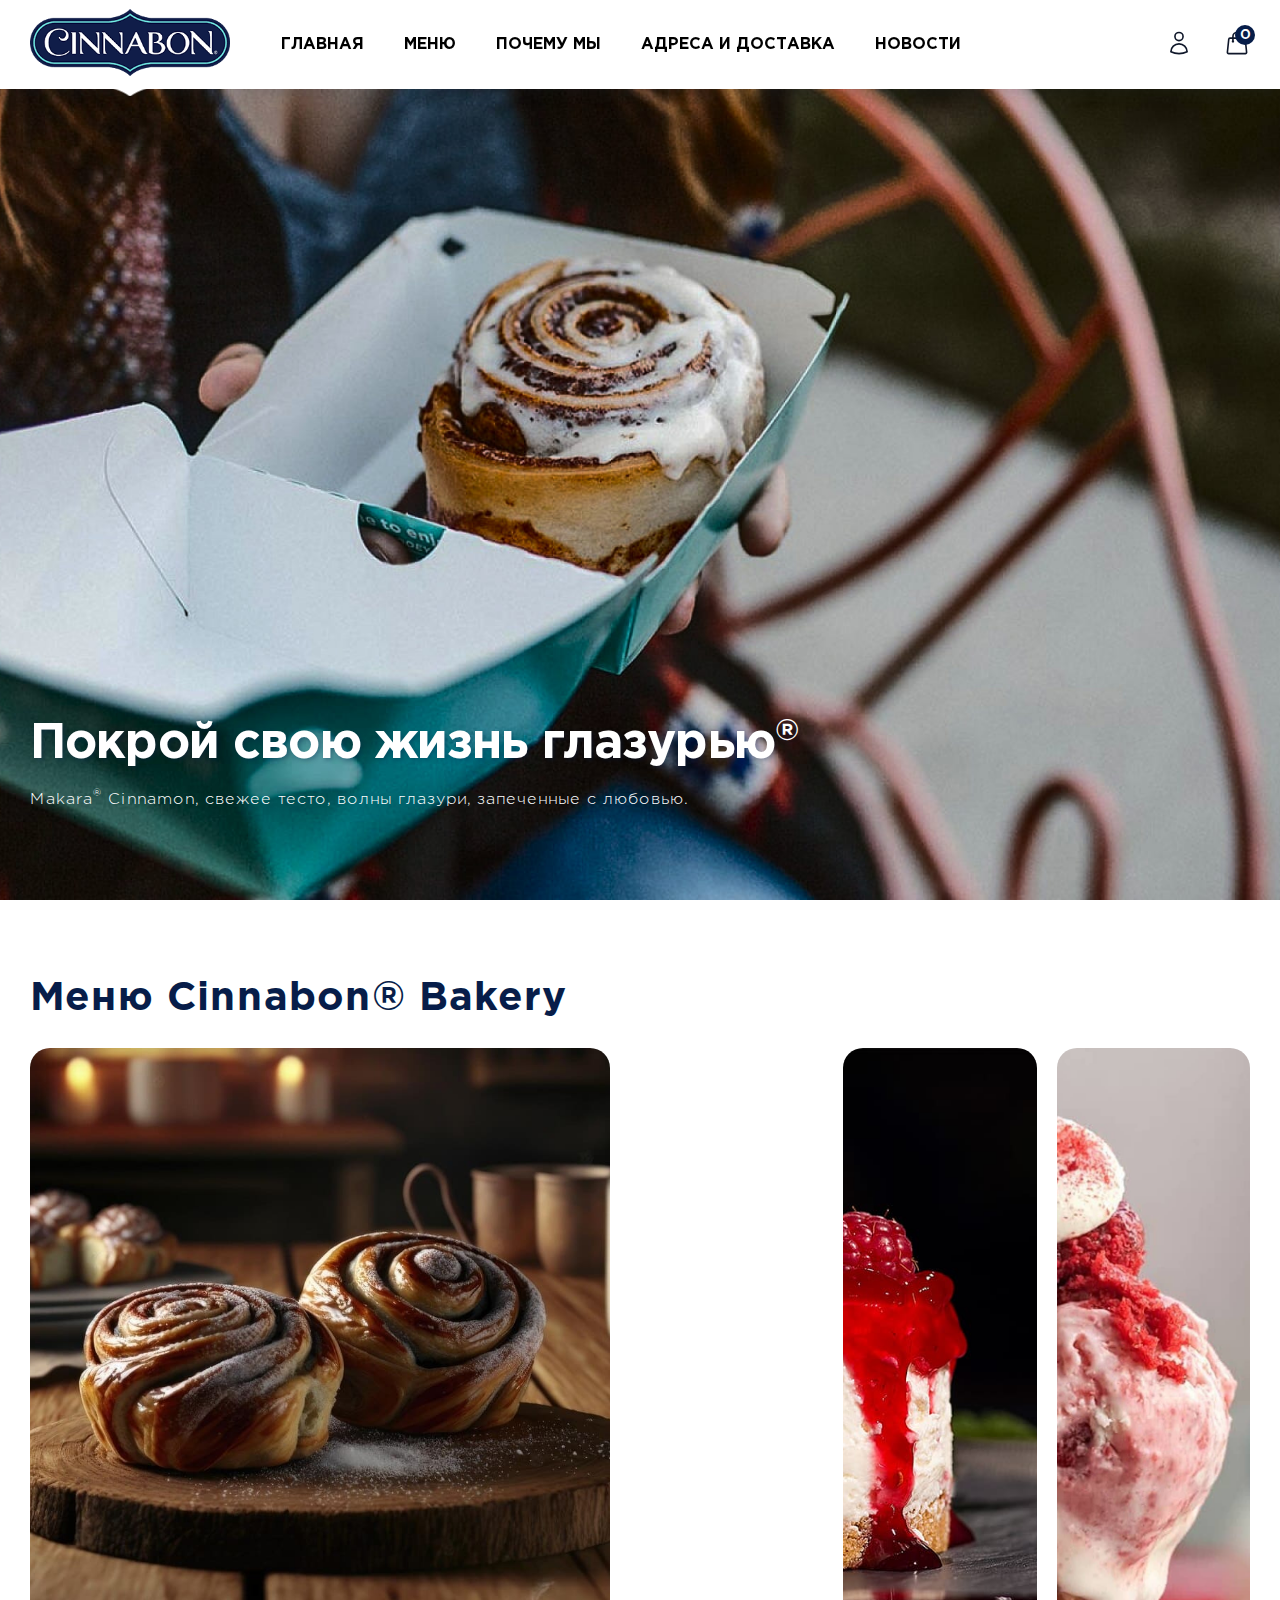
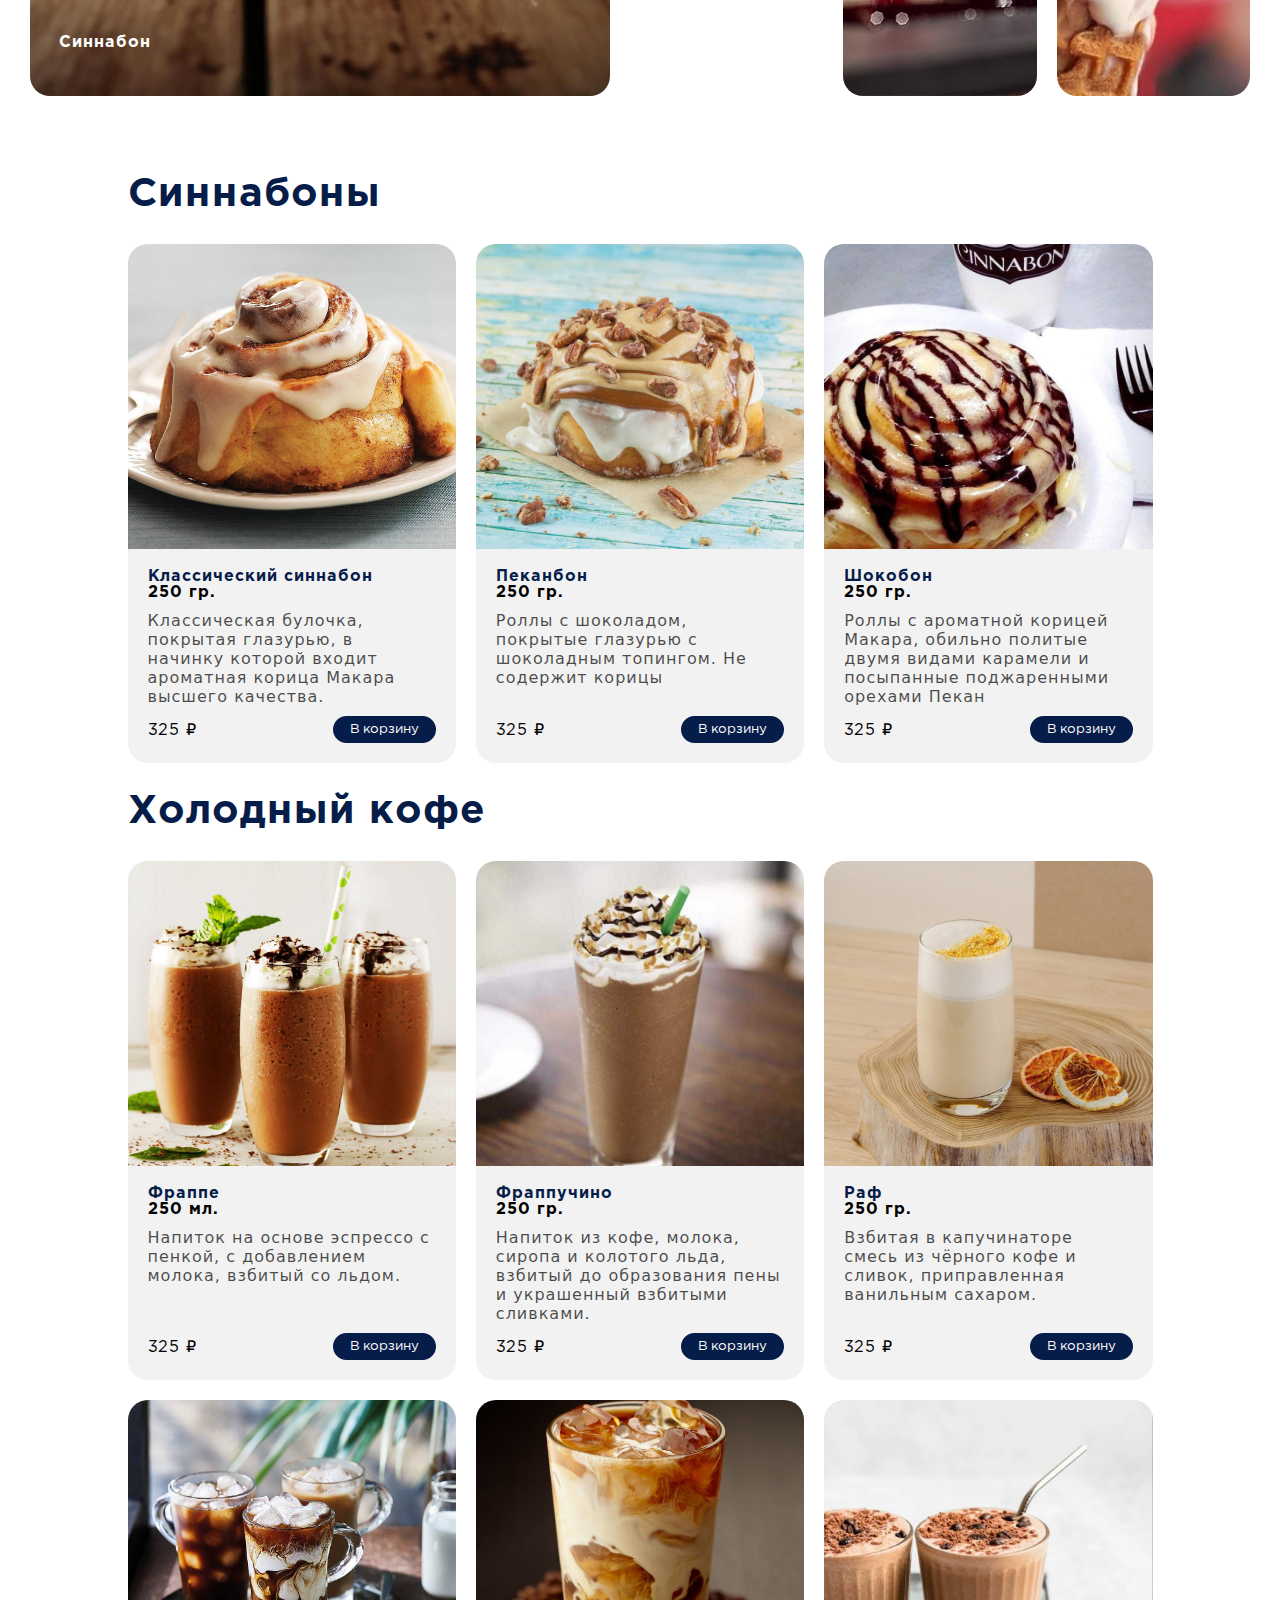
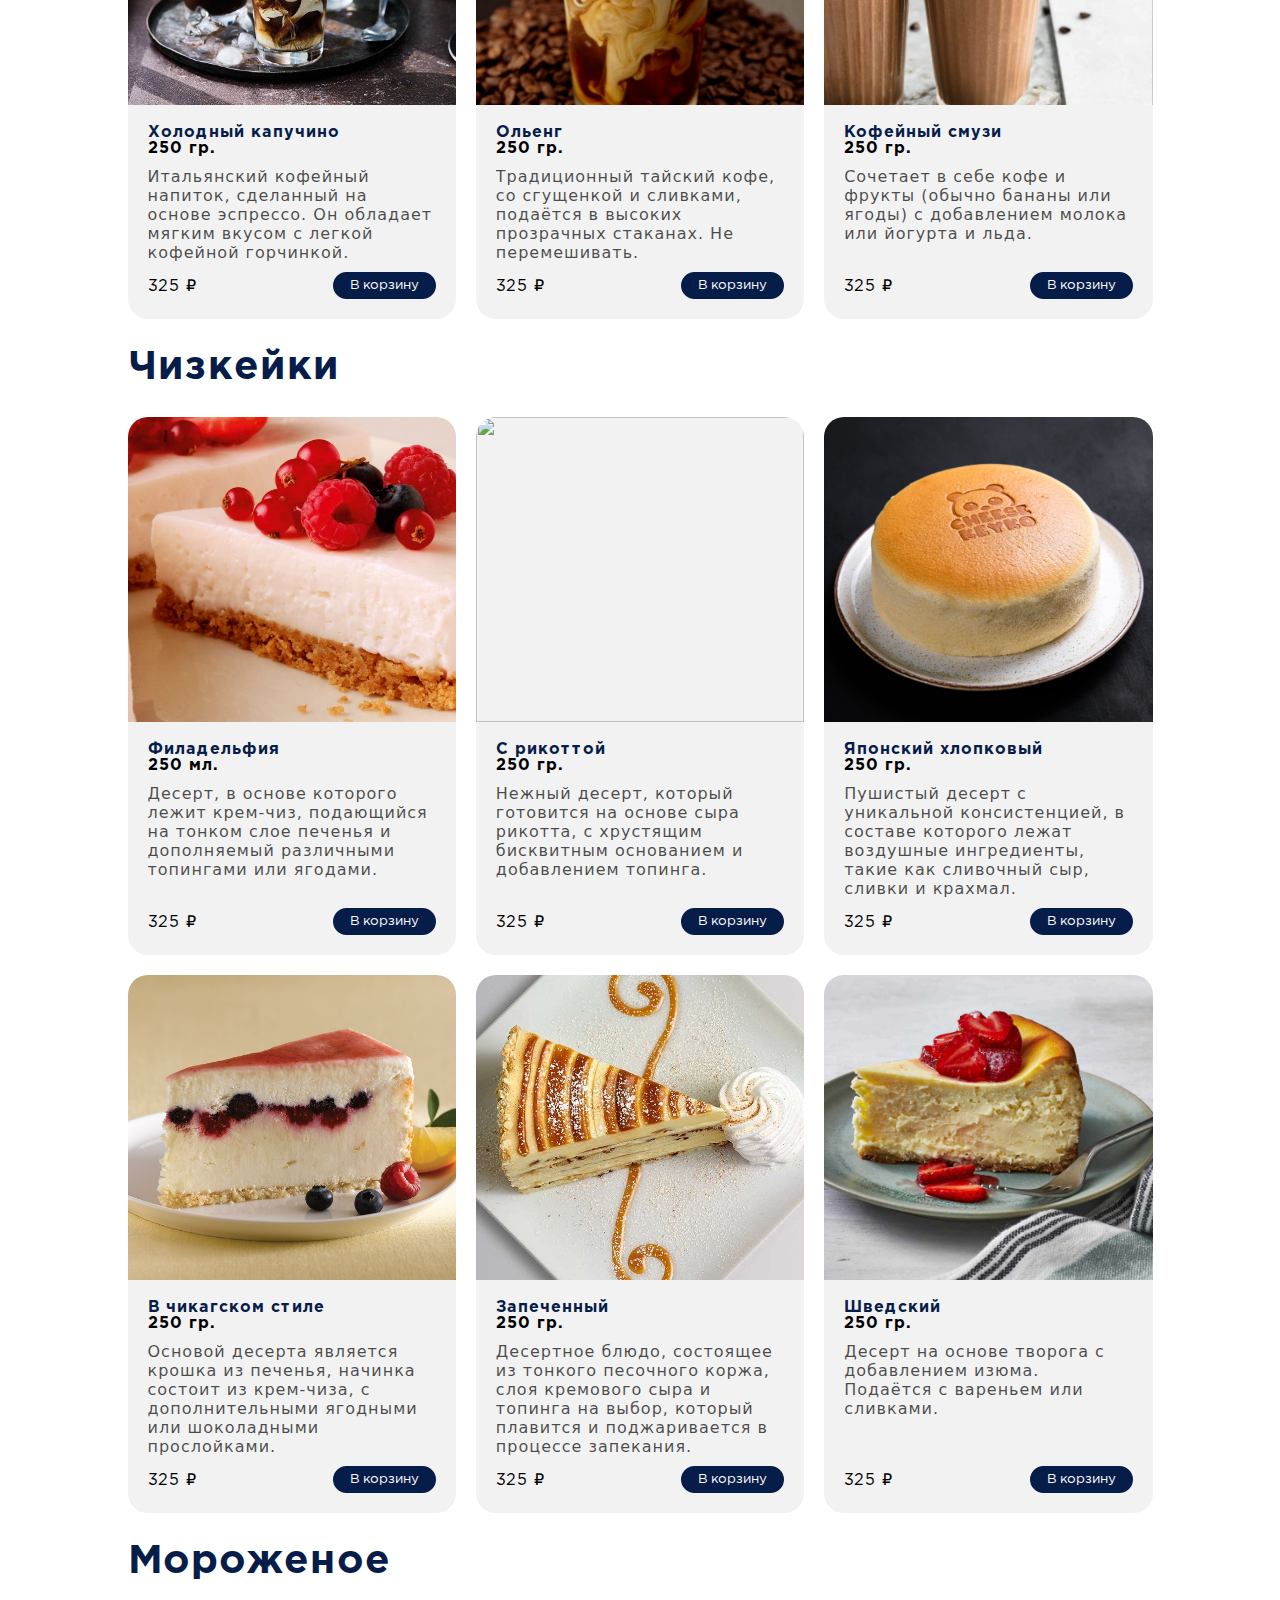
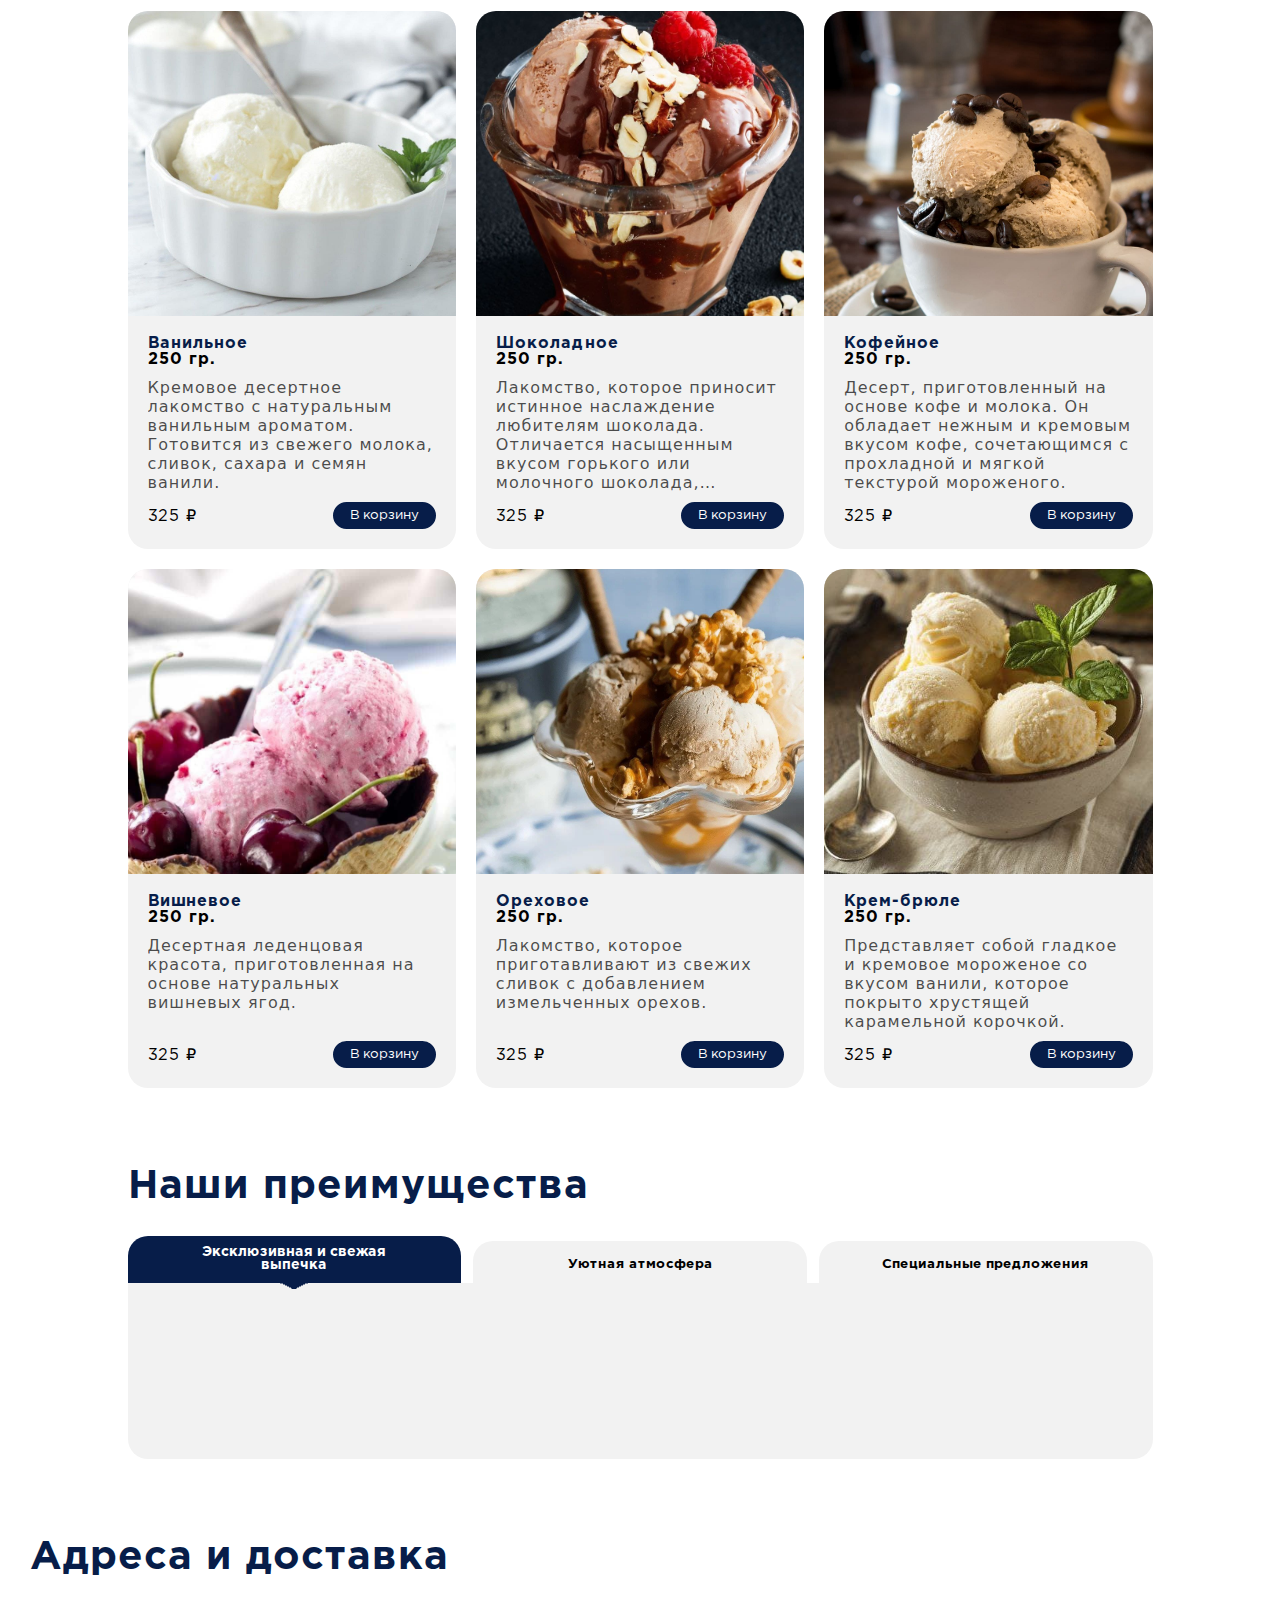
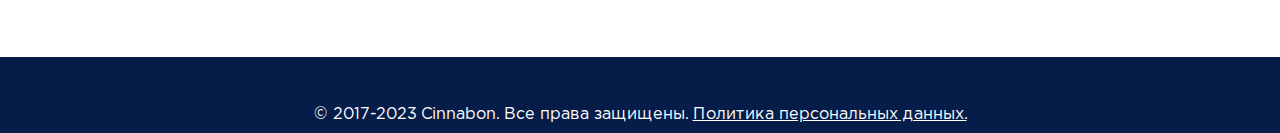
==== commit 4610b852: "cards scroll1" ====
--- a/index.html
+++ b/index.html
@@ -3,6 +3,7 @@
 <head>
     <meta charset="UTF-8">
     <title>Cinnabon</title>
+    <link rel="stylesheet" href="scss/simplebar.css"/>
     <link rel="stylesheet" href="scss/main.css">
     <meta name="viewport" content="width=device-width, initial-scale=1">
     <link rel="icon" href="img/free-icon-piece-of-cake-3658450.png" type="image/x-icon">
@@ -11,19 +12,6 @@
 <div class="header-wrapper">
     <div class="container">
         <header class="header">
-            <div class="cart cart_mobile">
-                <div class="nav-icon icon-cart_mobile hide">
-                    <svg width="26" height="26" viewBox="0 0 24 24" fill="none"
-                         xmlns="http://www.w3.org/2000/svg">
-                        <path d="M15.75 10.5V6C15.75 3.92893 14.0711 2.25 12 2.25C9.92893 2.25 8.25 3.92893 8.25 6V10.5M19.606 8.50723L20.8692 20.5072C20.9391 21.1715 20.4183 21.75 19.7504 21.75H4.24963C3.58172 21.75 3.06089 21.1715 3.13081 20.5072L4.39397 8.50723C4.45424 7.93466 4.93706 7.5 5.51279 7.5H18.4872C19.0629 7.5 19.5458 7.93466 19.606 8.50723ZM8.625 10.5C8.625 10.7071 8.4571 10.875 8.25 10.875C8.04289 10.875 7.875 10.7071 7.875 10.5C7.875 10.2929 8.04289 10.125 8.25 10.125C8.4571 10.125 8.625 10.2929 8.625 10.5ZM16.125 10.5C16.125 10.7071 15.9571 10.875 15.75 10.875C15.5429 10.875 15.375 10.7071 15.375 10.5C15.375 10.2929 15.5429 10.125 15.75 10.125C15.9571 10.125 16.125 10.2929 16.125 10.5Z"
-                              stroke="#0F172A" stroke-width="1.5" stroke-linecap="round"
-                              stroke-linejoin="round"/>
-                    </svg>
-                </div>
-                <div class="icon-cart-number">
-                    0
-                </div>
-            </div>
             <div class="logo">
                 <a href="#">
                     <img class="logo__img" src="img/logo-blue-secondary-lrg.png" alt="">
@@ -41,10 +29,10 @@
                     <svg width="26" height="26" viewBox="0 0 24 24" fill="none"
                          xmlns="http://www.w3.org/2000/svg">
                         <path d="M15.75 6C15.75 8.07107 14.0711 9.75 12 9.75C9.92896 9.75 8.25002 8.07107 8.25002 6C8.25002 3.92893 9.92896 2.25 12 2.25C14.0711 2.25 15.75 3.92893 15.75 6Z"
-                              stroke="#0F172A" stroke-width="1.5" stroke-linecap="round"
+                              stroke-width="1.5" stroke-linecap="round"
                               stroke-linejoin="round"/>
                         <path d="M4.50116 20.1182C4.57146 16.0369 7.9019 12.75 12 12.75C16.0983 12.75 19.4287 16.0371 19.4989 20.1185C17.2161 21.166 14.6764 21.75 12.0003 21.75C9.32402 21.75 6.78412 21.1659 4.50116 20.1182Z"
-                              stroke="#0F172A" stroke-width="1.5" stroke-linecap="round"
+                              stroke-width="1.5" stroke-linecap="round"
                               stroke-linejoin="round"/>
                     </svg>
                 </div>
@@ -53,12 +41,120 @@
                         <svg width="26" height="26" viewBox="0 0 24 24" fill="none"
                              xmlns="http://www.w3.org/2000/svg">
                             <path d="M15.75 10.5V6C15.75 3.92893 14.0711 2.25 12 2.25C9.92893 2.25 8.25 3.92893 8.25 6V10.5M19.606 8.50723L20.8692 20.5072C20.9391 21.1715 20.4183 21.75 19.7504 21.75H4.24963C3.58172 21.75 3.06089 21.1715 3.13081 20.5072L4.39397 8.50723C4.45424 7.93466 4.93706 7.5 5.51279 7.5H18.4872C19.0629 7.5 19.5458 7.93466 19.606 8.50723ZM8.625 10.5C8.625 10.7071 8.4571 10.875 8.25 10.875C8.04289 10.875 7.875 10.7071 7.875 10.5C7.875 10.2929 8.04289 10.125 8.25 10.125C8.4571 10.125 8.625 10.2929 8.625 10.5ZM16.125 10.5C16.125 10.7071 15.9571 10.875 15.75 10.875C15.5429 10.875 15.375 10.7071 15.375 10.5C15.375 10.2929 15.5429 10.125 15.75 10.125C15.9571 10.125 16.125 10.2929 16.125 10.5Z"
-                                  stroke="#0F172A" stroke-width="1.5" stroke-linecap="round"
+                                  stroke-width="1.5" stroke-linecap="round"
                                   stroke-linejoin="round"/>
                         </svg>
                     </div>
                     <div class="icon-cart-number">
                         0
+                    </div>
+                    <div class="dropdown-content">
+                        <div class="dropdown-content__cards" >
+                            <div class="dropdown-content__card">
+                                <div class="dropdown-content__img-wrapper">
+                                    <img class="dropdown-content__img" src="img/foodcard/classic.jpeg" alt="">
+                                </div>
+                                <div class="dropdown-content__text">
+                                    <div class="dropdown-content__tittle">
+                                        Классический синнабон
+                                    </div>
+                                    <div class="counter">
+                                        <button class="decrement-btn">-</button>
+                                        <div class="counter-value">1</div>
+                                        <button class="increment-btn">+</button>
+                                    </div>
+                                    <!--                                <button id="reset">Reset</button>-->
+                                    <div class="dropdown-content__price">
+                                        325 ₽
+                                    </div>
+                                </div>
+                            </div>
+                            <div class="dropdown-content__card">
+                                <div class="dropdown-content__img-wrapper">
+                                    <img class="dropdown-content__img" src="img/foodcard/classic.jpeg" alt="">
+                                </div>
+                                <div class="dropdown-content__text">
+                                    <div class="dropdown-content__tittle">
+                                        Классический синнабон
+                                    </div>
+                                    <div class="counter">
+                                        <button class="decrement-btn">-</button>
+                                        <div class="counter-value">1</div>
+                                        <button class="increment-btn">+</button>
+                                    </div>
+                                    <!--                                <button id="reset">Reset</button>-->
+                                    <div class="dropdown-content__price">
+                                        325 ₽
+                                    </div>
+                                </div>
+                            </div>
+                            <div class="dropdown-content__card">
+                                <div class="dropdown-content__img-wrapper">
+                                    <img class="dropdown-content__img" src="img/foodcard/classic.jpeg" alt="">
+                                </div>
+                                <div class="dropdown-content__text">
+                                    <div class="dropdown-content__tittle">
+                                        Классический синнабон
+                                    </div>
+                                    <div class="counter">
+                                        <button class="decrement-btn">-</button>
+                                        <div class="counter-value">1</div>
+                                        <button class="increment-btn">+</button>
+                                    </div>
+                                    <!--                                <button id="reset">Reset</button>-->
+                                    <div class="dropdown-content__price">
+                                        325 ₽
+                                    </div>
+                                </div>
+                            </div>
+                            <div class="dropdown-content__card">
+                                <div class="dropdown-content__img-wrapper">
+                                    <img class="dropdown-content__img" src="img/foodcard/classic.jpeg" alt="">
+                                </div>
+                                <div class="dropdown-content__text">
+                                    <div class="dropdown-content__tittle">
+                                        Классический синнабон
+                                    </div>
+                                    <div class="counter">
+                                        <button class="decrement-btn">-</button>
+                                        <div class="counter-value">1</div>
+                                        <button class="increment-btn">+</button>
+                                    </div>
+                                    <!--                                <button id="reset">Reset</button>-->
+                                    <div class="dropdown-content__price">
+                                        325 ₽
+                                    </div>
+                                </div>
+                            </div>
+                            <div class="dropdown-content__card">
+                                <div class="dropdown-content__img-wrapper">
+                                    <img class="dropdown-content__img" src="img/foodcard/classic.jpeg" alt="">
+                                </div>
+                                <div class="dropdown-content__text">
+                                    <div class="dropdown-content__tittle">
+                                        Классический синнабон
+                                    </div>
+                                    <div class="counter">
+                                        <button class="decrement-btn">-</button>
+                                        <div class="counter-value">1</div>
+                                        <button class="increment-btn">+</button>
+                                    </div>
+                                    <!--                                <button id="reset">Reset</button>-->
+                                    <div class="dropdown-content__price">
+                                        325 ₽
+                                    </div>
+                                </div>
+                            </div>
+                        </div>
+                        <div class="dropdown-content__offer">
+                            <div class="dropdown-content__result">
+                                <p>Итого:</p>
+                                <p>325 ₽</p>
+                            </div>
+                            <div class="dropdown-content__order">
+                                <button class="dropdown-btn order-btn">Оформить заказ</button>
+                            </div>
+                        </div>
                     </div>
                 </div>
             </div>
@@ -740,6 +836,8 @@
 <!--Подложка модального окна-->
 <div class="modal-profile-overlay"></div>
 
+<script src="js/simplebar.js"></script>
 <script src="js/index.js"></script>
+
 </body>
 </html>--- a/scss/main.css
+++ b/scss/main.css
@@ -1,6 +1,11 @@
+@charset "UTF-8";
 @import "../fonts/stylesheet.css";
 .hide {
   display: none !important;
+}
+
+.show_flex {
+  display: flex !important;
 }
 
 li {
@@ -265,8 +270,13 @@
 }
 
 .logo {
-  display: block;
+  display: flex;
   position: relative;
+}
+@media (max-width: 980px) {
+  .logo {
+    order: 2;
+  }
 }
 
 .logo__img {
@@ -318,28 +328,30 @@
   margin-left: auto;
   gap: 2rem;
 }
+@media (max-width: 980px) {
+  .nav-icons {
+    margin-left: 0;
+    order: 3;
+  }
+}
 
 .nav-icon {
   cursor: pointer;
-}
-
-.icon-profile {
-  transition: 0.2s;
-}
-.icon-profile:hover {
-  scale: 1.1;
+  transition: all 0.5s;
+  stroke: #0F172A;
+}
+
+.nav-icon:hover {
+  stroke: #071d49;
 }
 
 .cart {
   position: relative;
-  transition: 0.2s;
-}
-.cart:hover {
-  scale: 1.1;
 }
 
 .icon-cart-number {
   position: absolute;
+  pointer-events: none;
   background-color: #071d49;
   width: 20px;
   height: 20px;
@@ -355,12 +367,18 @@
 }
 
 .menu-btn {
+  display: flex;
   width: 20px;
   height: 20px;
   position: relative;
   z-index: 2;
   overflow: hidden;
   cursor: pointer;
+}
+@media (max-width: 980px) {
+  .menu-btn {
+    order: 1;
+  }
 }
 .menu-btn span {
   width: 20px;
@@ -388,7 +406,7 @@
   width: 100vw;
   height: 100%;
   background-color: rgb(16, 29, 73);
-  transform: translateX(100%);
+  transform: translateX(-100%);
   z-index: 5 !important;
   transition: transform 0.5s;
   flex-direction: column;
@@ -903,7 +921,7 @@
 .cart-notification {
   padding: 10px 20px;
   position: fixed;
-  top: 95px;
+  top: 100px;
   color: white;
   margin-left: 50%;
   transform: translateX(-50%);
@@ -954,4 +972,151 @@
   padding: 50px 0 10px 0;
 }
 
+.dropdown-content {
+  display: none;
+  flex-direction: column;
+  position: absolute;
+  background-color: white;
+  min-width: 420px;
+  overflow-x: hidden;
+  box-shadow: 0px 8px 16px 0px rgba(0, 0, 0, 0.2);
+  right: 0;
+  z-index: 1;
+  margin-top: 30px;
+  border-bottom-left-radius: 20px;
+  border-bottom-right-radius: 20px;
+}
+
+.dropdown-content__cards {
+  max-height: 434px;
+  overflow: auto;
+}
+
+.dropdown-content__card {
+  padding: 10px 20px;
+  text-decoration: none;
+  display: flex;
+  gap: 20px;
+  min-height: 120px;
+  transition: 0.3s;
+  width: 400px;
+}
+.dropdown-content__card:not(:last-child) {
+  border-bottom: 1px solid #d8d8d8;
+}
+.dropdown-content__card:hover {
+  background-color: #eff1fc;
+}
+
+.dropdown a:hover {
+  background-color: #ddd;
+}
+
+.dropdown-content__img-wrapper {
+  display: flex;
+  align-items: center;
+}
+
+.dropdown-content__img {
+  width: 100px;
+  max-height: 80px;
+  object-fit: cover;
+  border-radius: 10px;
+  border: 1px solid #071d49;
+}
+
+.dropdown-content__text {
+  padding: 10px 0;
+  min-width: 200px;
+  display: flex;
+  flex-direction: column;
+  justify-content: space-between;
+}
+
+.dropdown-content__tittle {
+  text-wrap: nowrap;
+  color: #071d49;
+  font-size: 14px;
+}
+
+.dropdown-content__price {
+  min-width: 50px;
+  font-size: 18px;
+}
+
+.counter {
+  display: flex;
+  gap: 10px;
+  font-weight: lighter;
+}
+
+.increment-btn, .decrement-btn, .reset {
+  height: 25px;
+  width: 25px;
+  border-radius: 100%;
+  border: 2px solid #071d49;
+  color: #071d49;
+  background-color: transparent;
+  font-weight: bold;
+  transition: 0.3s;
+  cursor: pointer;
+}
+.increment-btn:hover, .decrement-btn:hover, .reset:hover {
+  background-color: #071d49;
+  color: white;
+}
+
+.reset {
+  font-size: 20px;
+}
+
+.counter-value {
+  height: 25px;
+  min-width: 10px;
+  border-radius: 10px;
+  display: flex;
+  justify-content: center;
+  align-items: center;
+}
+
+.dropdown-content__offer {
+  display: flex;
+  justify-content: space-between;
+  padding: 20px;
+  align-items: center;
+  border-top: 1px solid #d8d8d8;
+}
+
+.dropdown-content__result {
+  display: flex;
+  flex-direction: column;
+  gap: 5px;
+}
+
+.order-btn {
+  border: 1px transparent solid;
+  background-color: white;
+  padding: 5px 20px;
+  border-radius: 10px;
+  transition: 0.3s;
+  cursor: pointer;
+}
+.order-btn:hover {
+  border: 1px solid #071d49;
+  background-color: #071d49;
+  color: white;
+}
+
+.dropdown-content__cards::-webkit-scrollbar {
+  width: 12px; /* ширина scrollbar */
+}
+
+.dropdown-content__cards::-webkit-scrollbar-track {
+  background: white; /* цвет дорожки */
+}
+
+.dropdown-content__cards::-webkit-scrollbar-thumb {
+  background-color: #071d49; /* цвет плашки */
+}
+
 /*# sourceMappingURL=main.css.map */
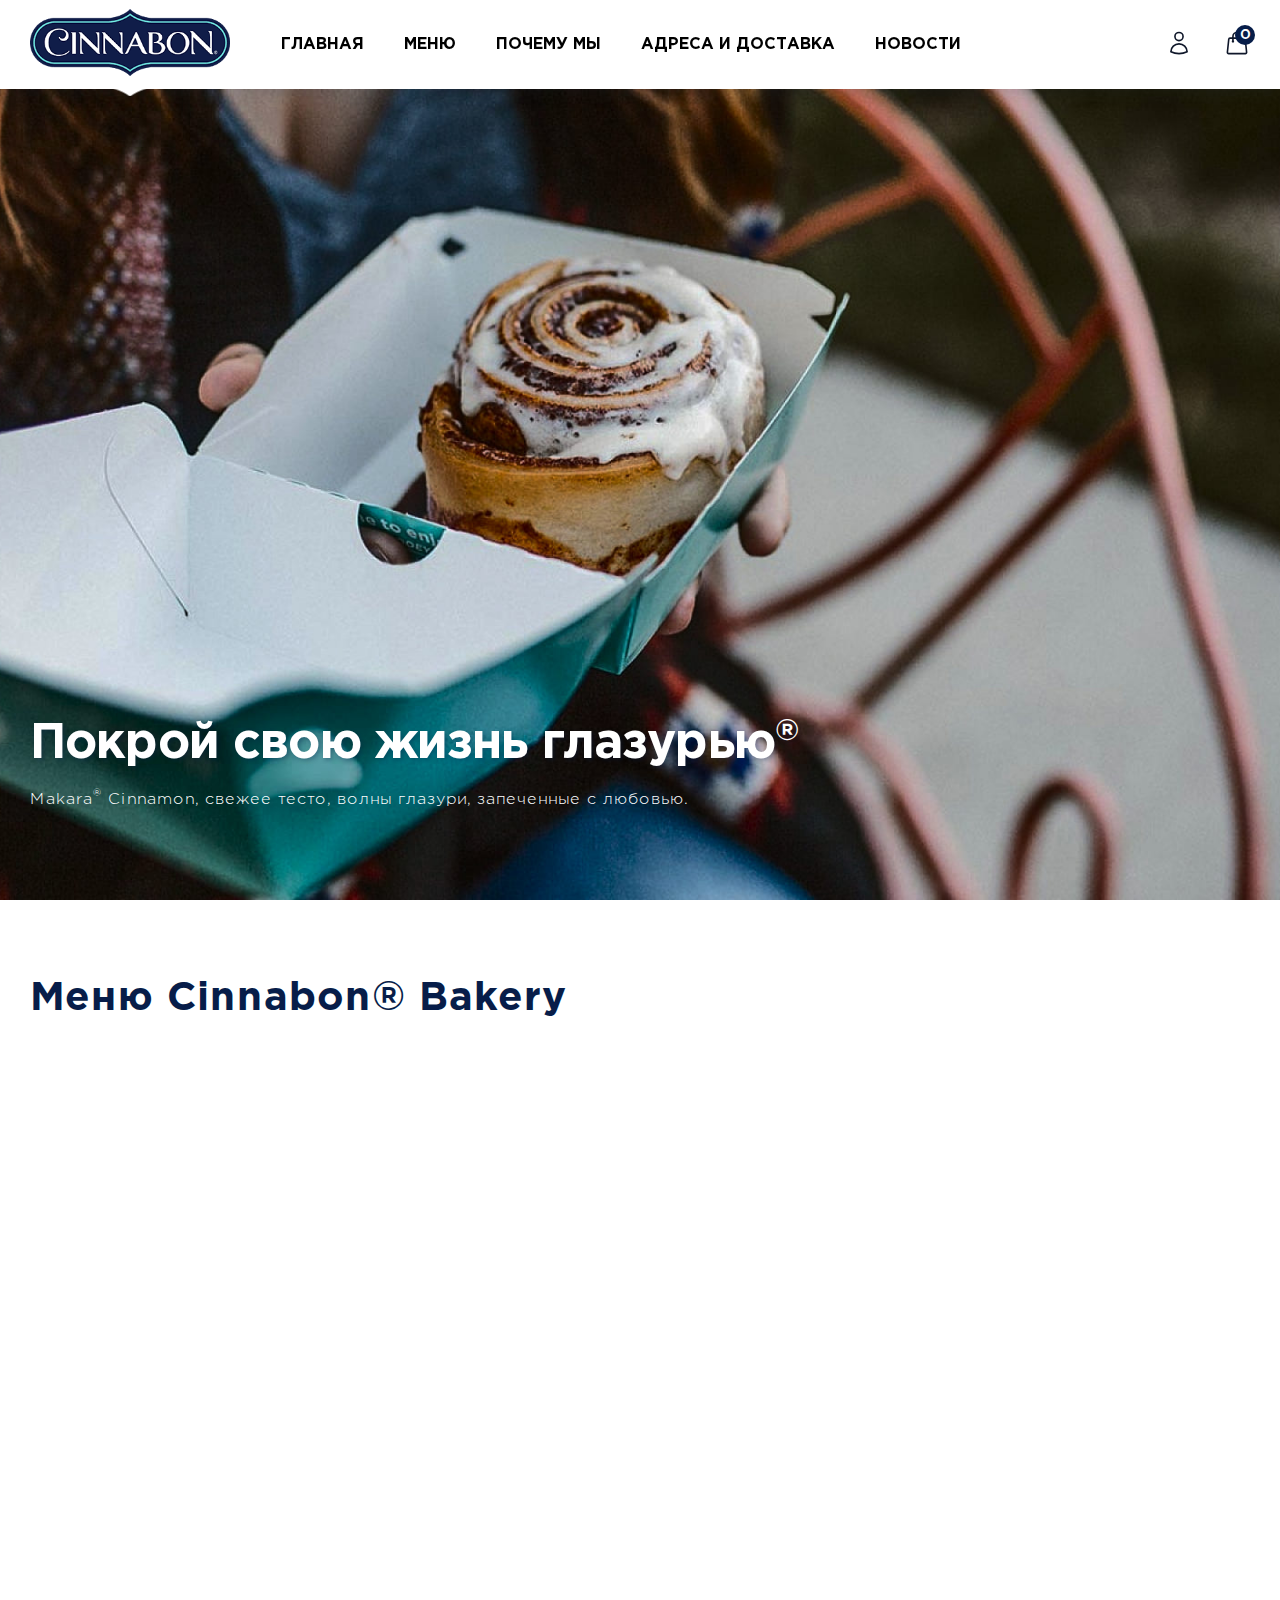
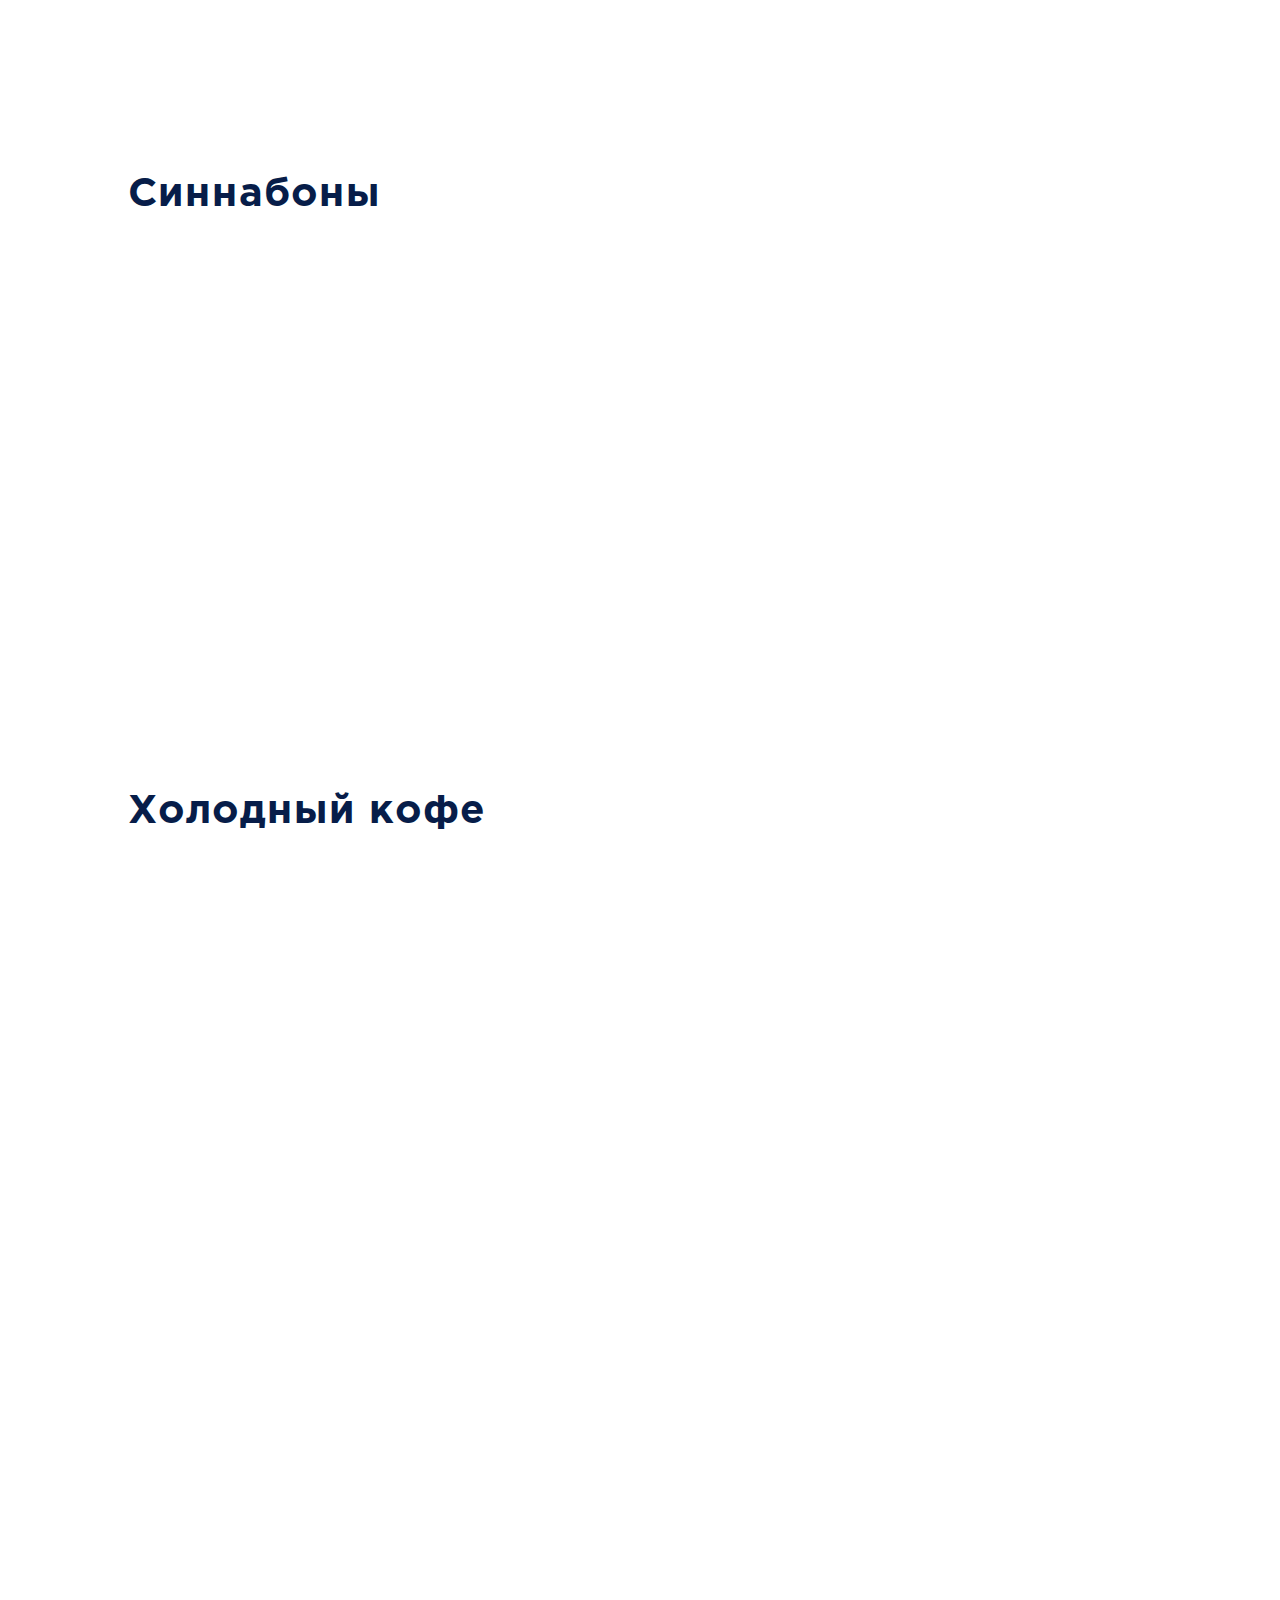
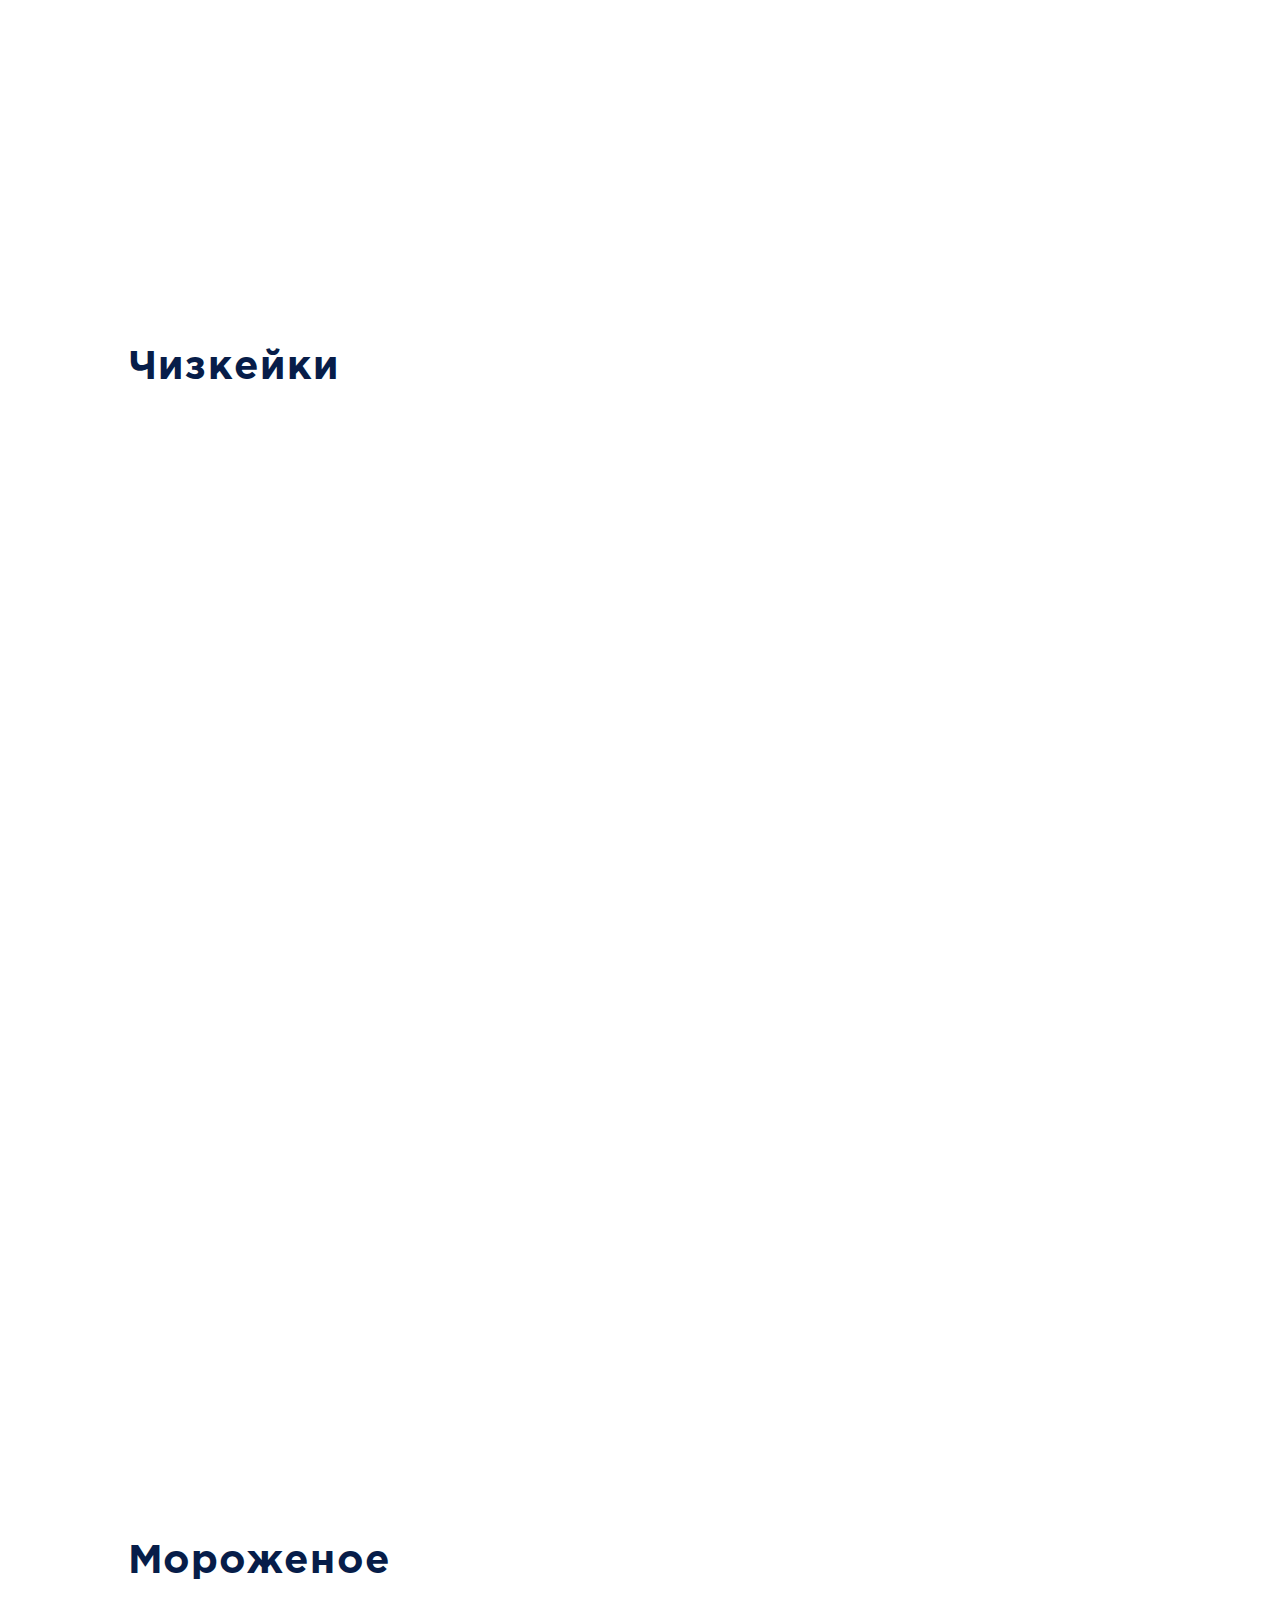
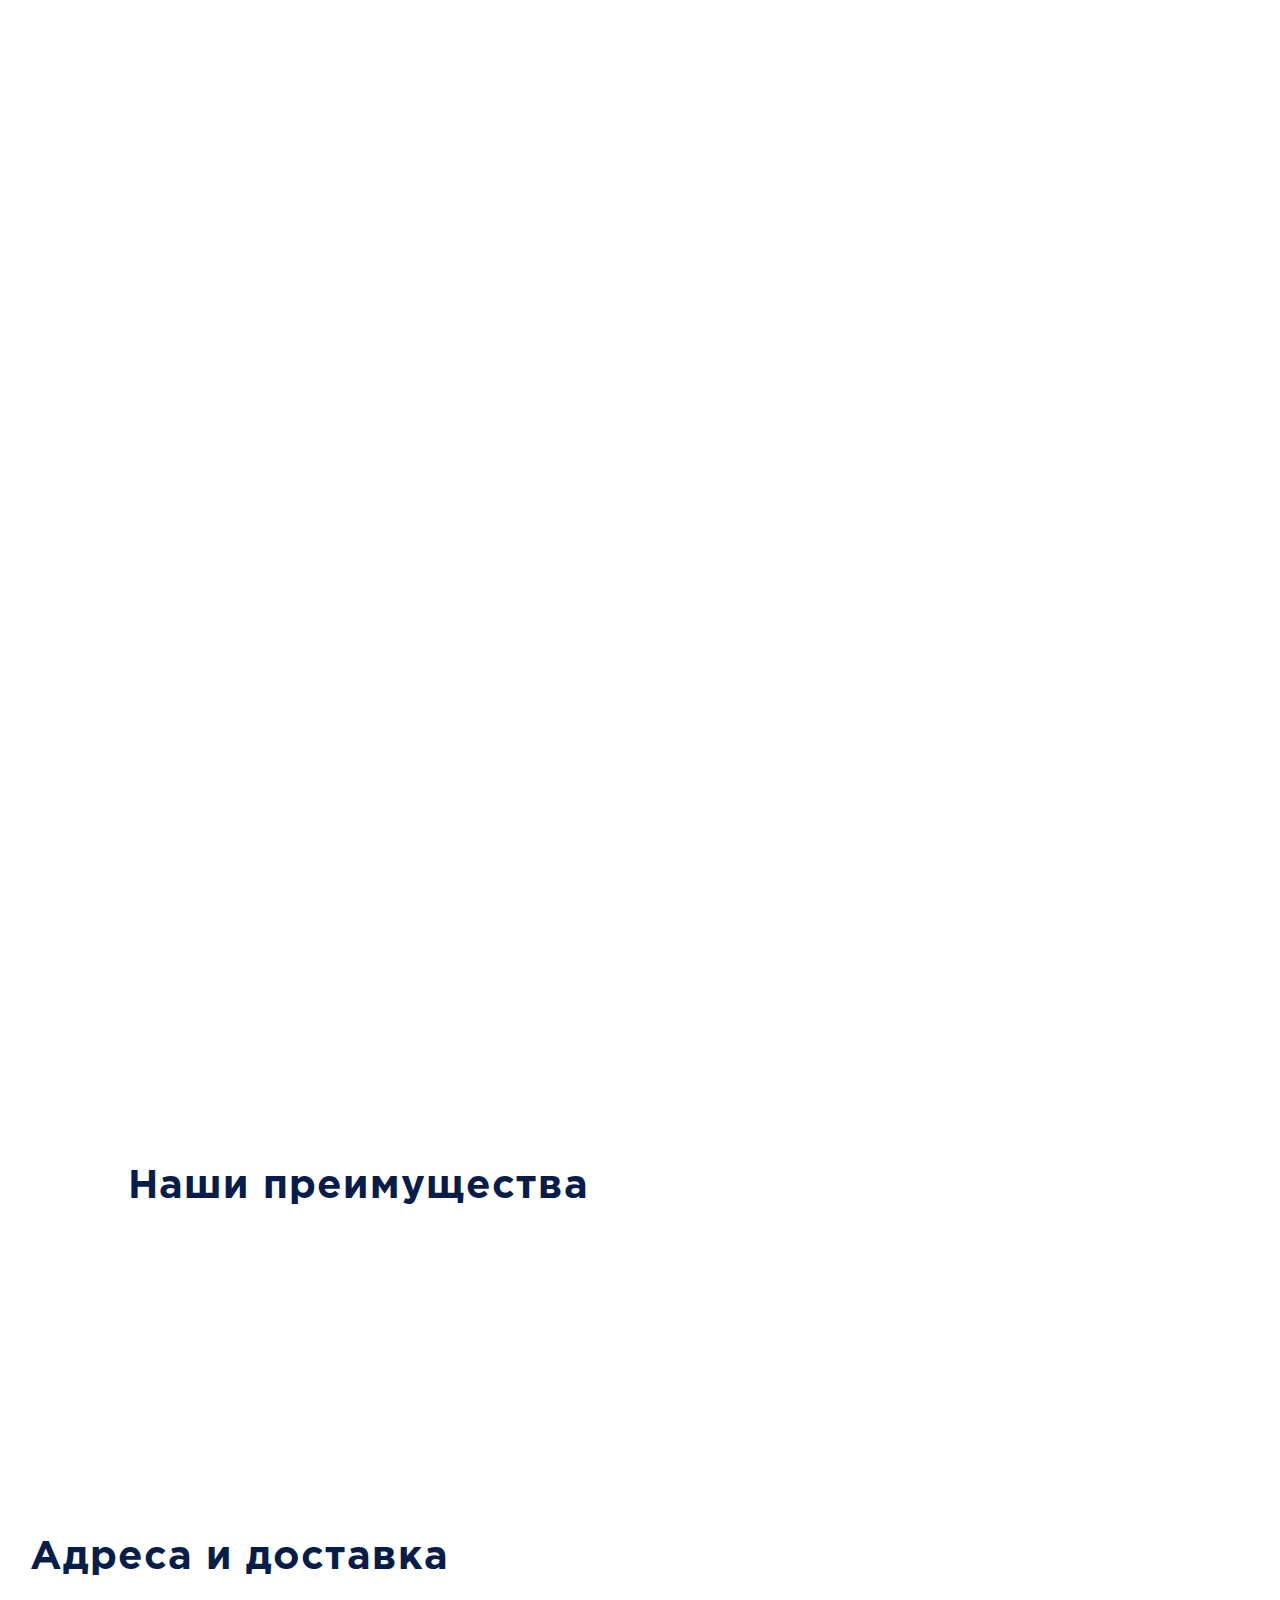
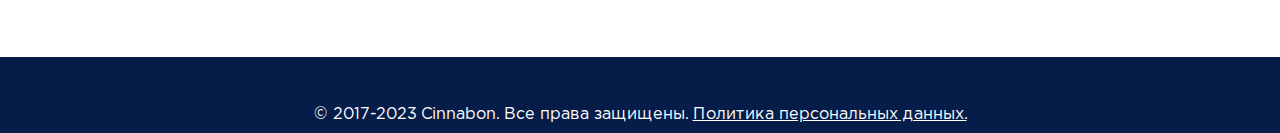
==== commit 4189dbbb: "add to cart" ====
--- a/index.html
+++ b/index.html
@@ -3,7 +3,6 @@
 <head>
     <meta charset="UTF-8">
     <title>Cinnabon</title>
-    <link rel="stylesheet" href="scss/simplebar.css"/>
     <link rel="stylesheet" href="scss/main.css">
     <meta name="viewport" content="width=device-width, initial-scale=1">
     <link rel="icon" href="img/free-icon-piece-of-cake-3658450.png" type="image/x-icon">
@@ -49,107 +48,38 @@
                         0
                     </div>
                     <div class="dropdown-content">
-                        <div class="dropdown-content__cards" >
-                            <div class="dropdown-content__card">
-                                <div class="dropdown-content__img-wrapper">
-                                    <img class="dropdown-content__img" src="img/foodcard/classic.jpeg" alt="">
-                                </div>
-                                <div class="dropdown-content__text">
-                                    <div class="dropdown-content__tittle">
-                                        Классический синнабон
-                                    </div>
-                                    <div class="counter">
-                                        <button class="decrement-btn">-</button>
-                                        <div class="counter-value">1</div>
-                                        <button class="increment-btn">+</button>
-                                    </div>
-                                    <!--                                <button id="reset">Reset</button>-->
-                                    <div class="dropdown-content__price">
-                                        325 ₽
-                                    </div>
-                                </div>
-                            </div>
-                            <div class="dropdown-content__card">
-                                <div class="dropdown-content__img-wrapper">
-                                    <img class="dropdown-content__img" src="img/foodcard/classic.jpeg" alt="">
-                                </div>
-                                <div class="dropdown-content__text">
-                                    <div class="dropdown-content__tittle">
-                                        Классический синнабон
-                                    </div>
-                                    <div class="counter">
-                                        <button class="decrement-btn">-</button>
-                                        <div class="counter-value">1</div>
-                                        <button class="increment-btn">+</button>
-                                    </div>
-                                    <!--                                <button id="reset">Reset</button>-->
-                                    <div class="dropdown-content__price">
-                                        325 ₽
-                                    </div>
-                                </div>
-                            </div>
-                            <div class="dropdown-content__card">
-                                <div class="dropdown-content__img-wrapper">
-                                    <img class="dropdown-content__img" src="img/foodcard/classic.jpeg" alt="">
-                                </div>
-                                <div class="dropdown-content__text">
-                                    <div class="dropdown-content__tittle">
-                                        Классический синнабон
-                                    </div>
-                                    <div class="counter">
-                                        <button class="decrement-btn">-</button>
-                                        <div class="counter-value">1</div>
-                                        <button class="increment-btn">+</button>
-                                    </div>
-                                    <!--                                <button id="reset">Reset</button>-->
-                                    <div class="dropdown-content__price">
-                                        325 ₽
-                                    </div>
-                                </div>
-                            </div>
-                            <div class="dropdown-content__card">
-                                <div class="dropdown-content__img-wrapper">
-                                    <img class="dropdown-content__img" src="img/foodcard/classic.jpeg" alt="">
-                                </div>
-                                <div class="dropdown-content__text">
-                                    <div class="dropdown-content__tittle">
-                                        Классический синнабон
-                                    </div>
-                                    <div class="counter">
-                                        <button class="decrement-btn">-</button>
-                                        <div class="counter-value">1</div>
-                                        <button class="increment-btn">+</button>
-                                    </div>
-                                    <!--                                <button id="reset">Reset</button>-->
-                                    <div class="dropdown-content__price">
-                                        325 ₽
-                                    </div>
-                                </div>
-                            </div>
-                            <div class="dropdown-content__card">
-                                <div class="dropdown-content__img-wrapper">
-                                    <img class="dropdown-content__img" src="img/foodcard/classic.jpeg" alt="">
-                                </div>
-                                <div class="dropdown-content__text">
-                                    <div class="dropdown-content__tittle">
-                                        Классический синнабон
-                                    </div>
-                                    <div class="counter">
-                                        <button class="decrement-btn">-</button>
-                                        <div class="counter-value">1</div>
-                                        <button class="increment-btn">+</button>
-                                    </div>
-                                    <!--                                <button id="reset">Reset</button>-->
-                                    <div class="dropdown-content__price">
-                                        325 ₽
-                                    </div>
-                                </div>
-                            </div>
+                        <div class="dropdown-content__cards">
+                            <!--                            <div class="dropdown-content__card">-->
+                            <!--                                <div class="dropdown-content__img-wrapper">-->
+                            <!--                                    <img class="dropdown-content__img" src="img/foodcard/classic.jpeg" alt="">-->
+                            <!--                                </div>-->
+                            <!--                                <div class="dropdown-content__text">-->
+                            <!--                                    <div class="dropdown-content__tittle">-->
+                            <!--                                        Классический синнабон-->
+                            <!--                                    </div>-->
+                            <!--                                    <div class="counter">-->
+                            <!--                                        <button class="decrement-btn">-</button>-->
+                            <!--                                        <div class="counter-value">1</div>-->
+                            <!--                                        <button class="increment-btn">+</button>-->
+                            <!--                                    </div>-->
+                            <!--                                    <div class="dropdown-content__price">-->
+                            <!--                                        325 ₽-->
+                            <!--                                    </div>-->
+                            <!--                                </div>-->
+                            <!--                                <button class="dropdown-content__trash-icon" >-->
+                            <!--                                    <svg width="26" height="26" viewBox="0 0 24 24" fill="none"-->
+                            <!--                                         xmlns="http://www.w3.org/2000/svg">-->
+                            <!--                                        <path d="M14.7404 9L14.3942 18M9.60577 18L9.25962 9M19.2276 5.79057C19.5696 5.84221 19.9104 5.89747 20.25 5.95629M19.2276 5.79057L18.1598 19.6726C18.0696 20.8448 17.0921 21.75 15.9164 21.75H8.08357C6.90786 21.75 5.93037 20.8448 5.8402 19.6726L4.77235 5.79057M19.2276 5.79057C18.0812 5.61744 16.9215 5.48485 15.75 5.39432M3.75 5.95629C4.08957 5.89747 4.43037 5.84221 4.77235 5.79057M4.77235 5.79057C5.91878 5.61744 7.07849 5.48485 8.25 5.39432M15.75 5.39432V4.47819C15.75 3.29882 14.8393 2.31423 13.6606 2.27652C13.1092 2.25889 12.5556 2.25 12 2.25C11.4444 2.25 10.8908 2.25889 10.3394 2.27652C9.16065 2.31423 8.25 3.29882 8.25 4.47819V5.39432M15.75 5.39432C14.5126 5.2987 13.262 5.25 12 5.25C10.738 5.25 9.48744 5.2987 8.25 5.39432"-->
+                            <!--                                              stroke-width="1.5" stroke-linecap="round"-->
+                            <!--                                              stroke-linejoin="round"/>-->
+                            <!--                                    </svg>-->
+                            <!--                                </button>-->
+                            <!--                            </div>-->
                         </div>
                         <div class="dropdown-content__offer">
                             <div class="dropdown-content__result">
                                 <p>Итого:</p>
-                                <p>325 ₽</p>
+                                <p class="full-price"></p>
                             </div>
                             <div class="dropdown-content__order">
                                 <button class="dropdown-btn order-btn">Оформить заказ</button>
@@ -209,7 +139,7 @@
                 <div class="menu-grid">
                     <div class="show-element food-card">
                         <div class="food-card__img-wrapper">
-                            <img class="food-card-img" src="img/foodcard/classic.jpeg" alt="">
+                            <img src="img/foodcard/classic.jpeg" alt="">
                         </div>
                         <div class="food-card__content">
                             <div class="food-card__title">
@@ -745,7 +675,7 @@
 
 <!--alert (Успешно добавлено)-->
 <div class="cart-notification opacity">
-    Успешно добавлено!
+
 </div>
 <!--Модальное окно-->
 <div class="modal-profile">
@@ -830,13 +760,12 @@
 </div>
 
 <!--Лоадер-->
-<div class="loader-wrapper">
-    <div class="loader"></div>
-</div>
+<!--<div class="loader-wrapper">-->
+<!--    <div class="loader"></div>-->
+<!--</div>-->
 <!--Подложка модального окна-->
 <div class="modal-profile-overlay"></div>
 
-<script src="js/simplebar.js"></script>
 <script src="js/index.js"></script>
 
 </body>
--- a/scss/main.css
+++ b/scss/main.css
@@ -136,7 +136,7 @@
 
 .modal__phone-btn {
   width: 100%;
-  background-color: #071d49;
+  background-color: rgb(7, 29, 73);
   color: white;
   padding: 10px 0;
   text-transform: uppercase;
@@ -182,7 +182,7 @@
 .loader::before {
   content: "";
   position: absolute;
-  background: #071d49;
+  background: rgb(7, 29, 73);
   top: 0;
   left: 0;
   width: 0;
@@ -319,7 +319,7 @@
   }
 }
 .nav__links:hover {
-  color: #071d49;
+  color: rgb(7, 29, 73);
   transition: 0.3s ease;
 }
 
@@ -342,7 +342,7 @@
 }
 
 .nav-icon:hover {
-  stroke: #071d49;
+  stroke: rgb(7, 29, 73);
 }
 
 .cart {
@@ -352,7 +352,7 @@
 .icon-cart-number {
   position: absolute;
   pointer-events: none;
-  background-color: #071d49;
+  background-color: rgb(7, 29, 73);
   width: 20px;
   height: 20px;
   border-radius: 50%;
@@ -681,7 +681,7 @@
 }
 
 .food-card__name {
-  color: #071d49;
+  color: rgb(7, 29, 73);
   font-weight: bold;
 }
 
@@ -711,16 +711,16 @@
 }
 
 .food-card__btn {
-  background-color: #071d49;
+  background-color: rgb(7, 29, 73);
   border-radius: 20px;
-  border: 2px solid #071d49;
+  border: 2px solid rgb(7, 29, 73);
   color: white;
   padding: 5px 15px;
   cursor: pointer;
   transition: 0.3s ease;
 }
 .food-card__btn:hover {
-  background-color: #071d49;
+  background-color: rgb(7, 29, 73);
   color: #cecece;
 }
 
@@ -765,7 +765,7 @@
   color: white;
 }
 .tabs__tab-btn.active-tab {
-  background-color: #071d49;
+  background-color: rgb(7, 29, 73);
   color: white;
   font-size: 14px;
   transform: translateY(0px);
@@ -879,7 +879,7 @@
 .address__card-address {
   font-weight: bold;
   margin-top: 10px;
-  color: #071d49;
+  color: rgb(7, 29, 73);
 }
 
 .address__card {
@@ -899,7 +899,7 @@
   border-bottom: 1px solid black;
   padding-bottom: 1px;
   font-weight: 500;
-  color: #071d49;
+  color: rgb(7, 29, 73);
   text-align: -webkit-center;
 }
 
@@ -925,7 +925,7 @@
   color: white;
   margin-left: 50%;
   transform: translateX(-50%);
-  background-color: #071d49;
+  background-color: rgb(7, 29, 73);
   border-radius: 5px;
   box-shadow: 0 2px 5px rgba(0, 0, 0, 0.3);
   text-align: center;
@@ -955,7 +955,7 @@
 .footer {
   margin-top: 50px;
   width: 100%;
-  background-color: #071d49;
+  background-color: rgb(7, 29, 73);
   color: white;
   display: flex;
   justify-content: center;
@@ -993,13 +993,14 @@
 }
 
 .dropdown-content__card {
+  position: relative;
   padding: 10px 20px;
   text-decoration: none;
   display: flex;
   gap: 20px;
   min-height: 120px;
   transition: 0.3s;
-  width: 400px;
+  width: 100%;
 }
 .dropdown-content__card:not(:last-child) {
   border-bottom: 1px solid #d8d8d8;
@@ -1022,7 +1023,7 @@
   max-height: 80px;
   object-fit: cover;
   border-radius: 10px;
-  border: 1px solid #071d49;
+  border: 1px solid rgb(7, 29, 73);
 }
 
 .dropdown-content__text {
@@ -1035,7 +1036,7 @@
 
 .dropdown-content__tittle {
   text-wrap: nowrap;
-  color: #071d49;
+  color: rgb(7, 29, 73);
   font-size: 14px;
 }
 
@@ -1050,24 +1051,20 @@
   font-weight: lighter;
 }
 
-.increment-btn, .decrement-btn, .reset {
+.increment-btn, .decrement-btn {
   height: 25px;
   width: 25px;
   border-radius: 100%;
-  border: 2px solid #071d49;
-  color: #071d49;
+  border: 2px solid rgb(7, 29, 73);
+  color: rgb(7, 29, 73);
   background-color: transparent;
   font-weight: bold;
   transition: 0.3s;
   cursor: pointer;
 }
-.increment-btn:hover, .decrement-btn:hover, .reset:hover {
-  background-color: #071d49;
+.increment-btn:hover, .decrement-btn:hover {
+  background-color: rgb(7, 29, 73);
   color: white;
-}
-
-.reset {
-  font-size: 20px;
 }
 
 .counter-value {
@@ -1077,6 +1074,20 @@
   display: flex;
   justify-content: center;
   align-items: center;
+}
+
+.dropdown-content__trash-icon {
+  position: absolute;
+  right: 20px;
+  top: 50%;
+  transform: translateY(-50%);
+  stroke: #d8d8d8;
+  cursor: pointer;
+  background-color: transparent;
+  border: none;
+}
+.dropdown-content__trash-icon:hover {
+  stroke: black;
 }
 
 .dropdown-content__offer {
@@ -1102,21 +1113,26 @@
   cursor: pointer;
 }
 .order-btn:hover {
-  border: 1px solid #071d49;
-  background-color: #071d49;
+  border: 1px solid rgb(7, 29, 73);
+  background-color: rgb(7, 29, 73);
   color: white;
 }
 
 .dropdown-content__cards::-webkit-scrollbar {
-  width: 12px; /* ширина scrollbar */
+  width: 5px;
 }
 
 .dropdown-content__cards::-webkit-scrollbar-track {
   background: white; /* цвет дорожки */
+  width: 5px;
 }
 
 .dropdown-content__cards::-webkit-scrollbar-thumb {
-  background-color: #071d49; /* цвет плашки */
+  background-color: rgb(7, 29, 73); /* цвет плашки */
+}
+
+.dropdown-content__cards::-webkit-scrollbar {
+  width: 5px;
 }
 
 /*# sourceMappingURL=main.css.map */
